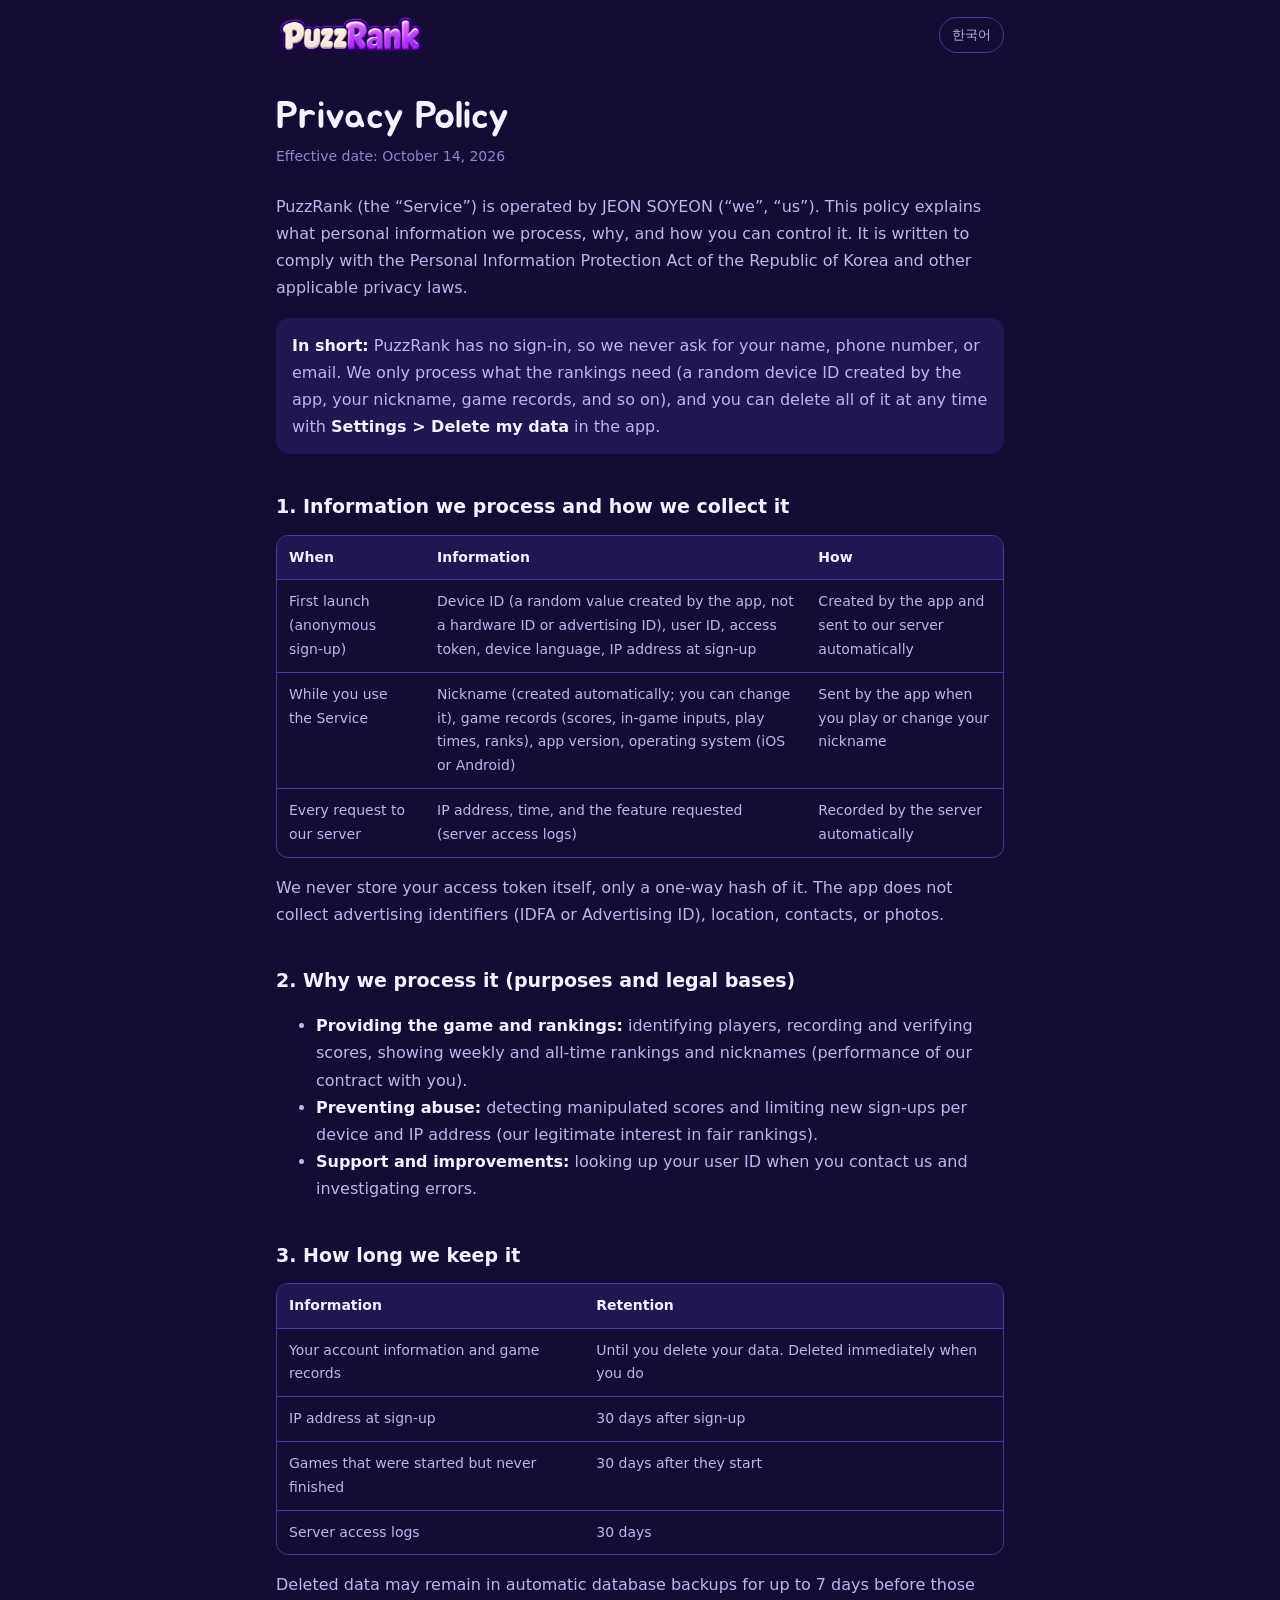
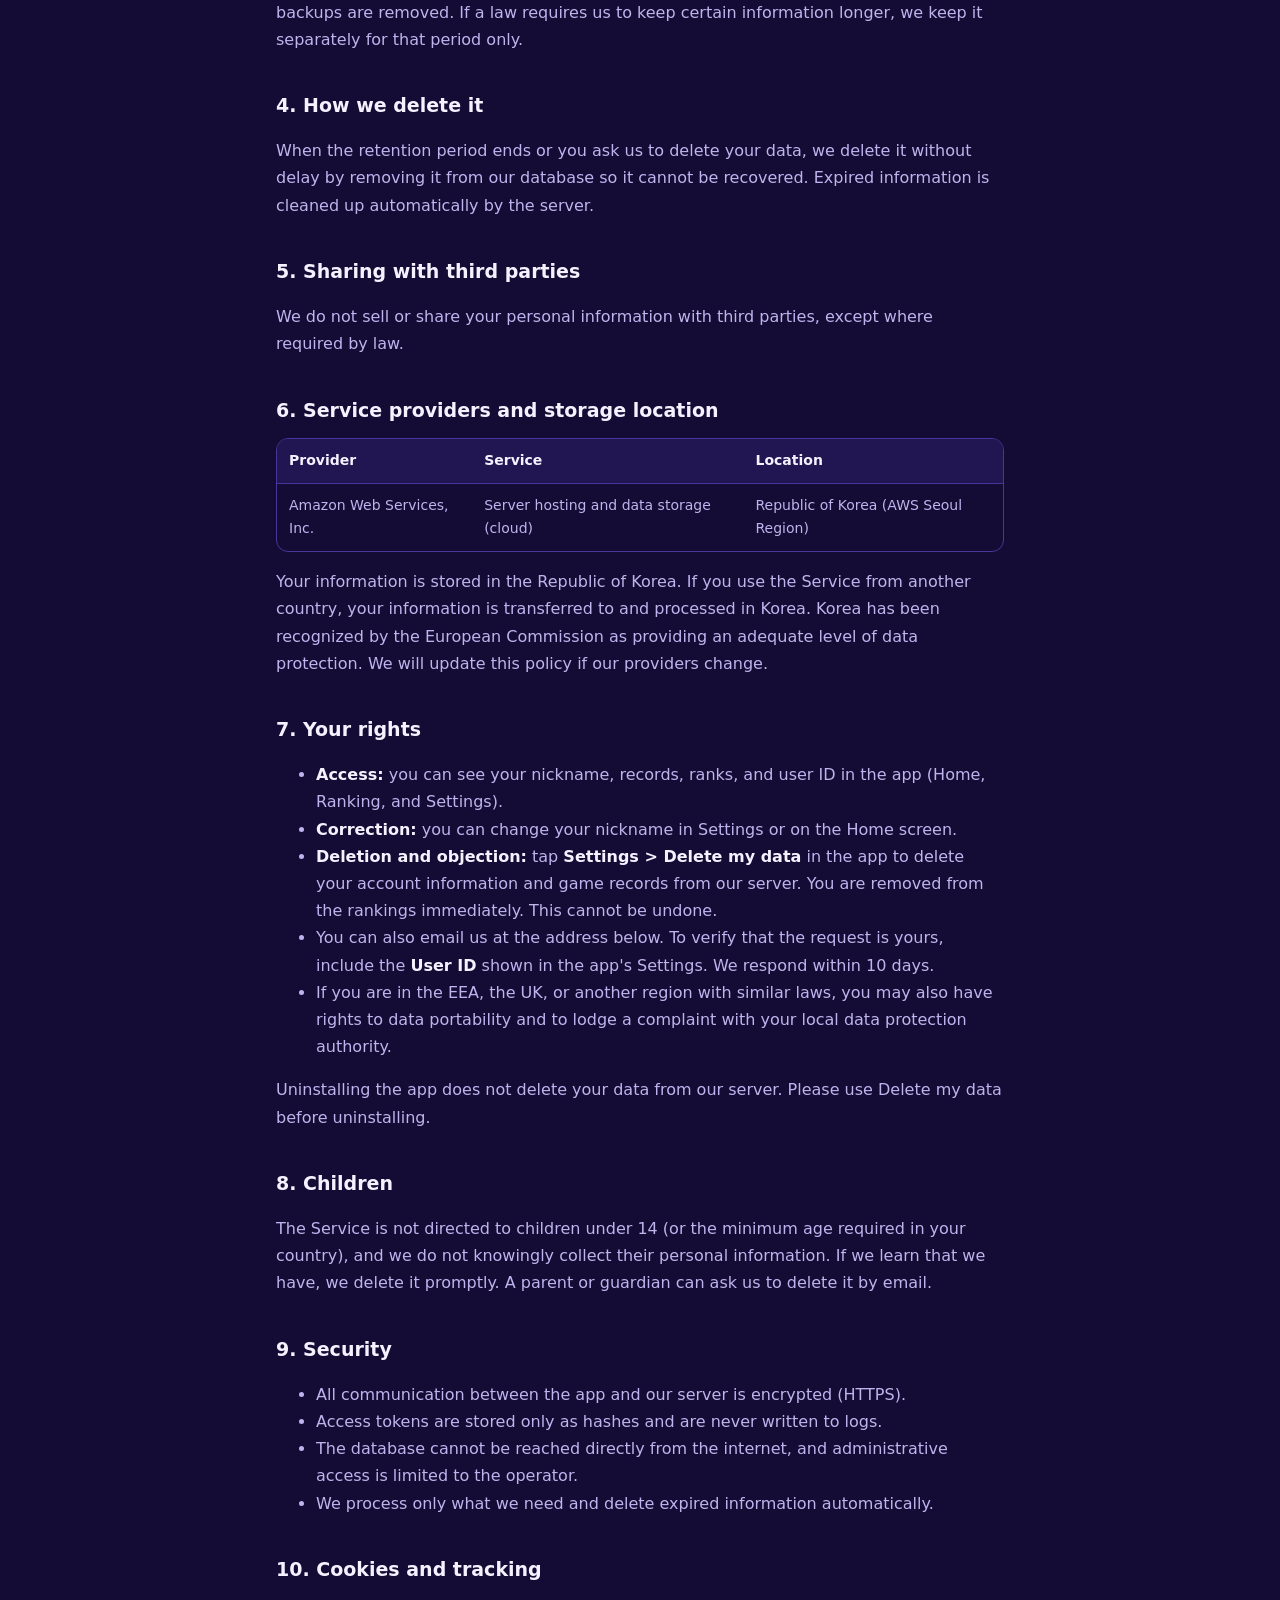
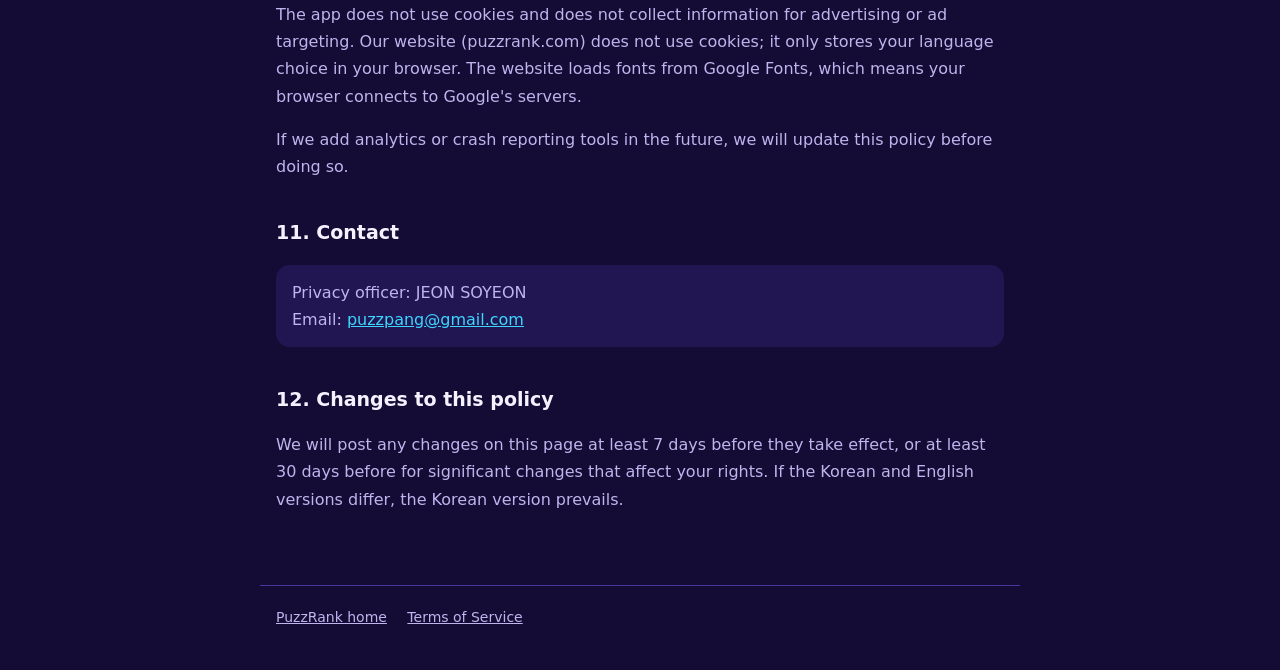
==== privacy/index.html @ 7e802349 "개인정보처리방침·이용약관 페이지 추가 Co-Authored-By: Claude Opus 5.5 <noreply@anthropic.com>" ====
<!doctype html>
<html lang="ko">
<head>
  <meta charset="utf-8">
  <meta name="viewport" content="width=device-width, initial-scale=1">
  <title>개인정보처리방침 · PuzzRank</title>
  <meta name="description" content="퍼즈랭크(PuzzRank) 개인정보처리방침 / Privacy Policy">
  <meta name="theme-color" content="#140C34">
  <meta name="color-scheme" content="dark">
  <link rel="icon" type="image/webp" href="../assets/puzzrank_icon.webp">
  <link rel="preconnect" href="https://fonts.googleapis.com">
  <link rel="preconnect" href="https://fonts.gstatic.com" crossorigin>
  <link href="https://fonts.googleapis.com/css2?family=Baloo+2:wght@600;800&family=Jua&display=swap" rel="stylesheet">
  <link rel="stylesheet" href="../assets/legal.css">
</head>
<body>
  <header>
    <a href="../"><img src="../assets/puzzrank_logo.webp" alt="PuzzRank" width="1600" height="400"></a>
    <button class="lang" type="button" id="lang-toggle" aria-label="Change language">English</button>
  </header>

  <main>
    <!-- 한국어 -->
    <article lang="ko" class="active">
      <h1>개인정보처리방침</h1>
      <p class="meta">시행일: 2026년 10월 14일</p>

      <p>
        퍼즈랭크(PuzzRank, 이하 “서비스”)를 운영하는 전소연(이하 “운영자”)은 「개인정보 보호법」에 따라 이용자의 개인정보를 보호하고,
        관련 고충을 빠르게 처리하기 위해 이 방침을 둡니다.
      </p>
      <div class="box">
        <p>
          <strong>요약:</strong> 퍼즈랭크는 로그인 없이 쓰는 게임이라 이름·전화번호·이메일 같은 정보를 받지 않습니다.
          랭킹 운영에 필요한 최소한의 정보(앱이 만든 무작위 기기 ID, 닉네임, 게임 기록 등)만 처리하며,
          앱의 <strong>설정 &gt; 내 데이터 삭제</strong>로 언제든 모두 지울 수 있습니다.
        </p>
      </div>

      <h2>1. 처리하는 개인정보 항목과 수집 방법</h2>
      <div class="table">
        <table>
          <thead><tr><th>언제</th><th>항목</th><th>수집 방법</th></tr></thead>
          <tbody>
            <tr>
              <td>앱을 처음 실행할 때 (익명 사용자 등록)</td>
              <td>기기 ID(앱이 만든 무작위 값으로, 기기 고유번호·광고 식별자가 아님), 사용자 ID, 인증 토큰, 기기 언어 설정, 등록 시점의 IP 주소</td>
              <td>앱이 자동으로 만들어 서버에 보냄</td>
            </tr>
            <tr>
              <td>서비스를 이용할 때</td>
              <td>닉네임(자동으로 만들어지며 직접 바꿀 수 있음), 게임 기록(점수, 게임 중 입력 기록, 플레이 시각, 순위), 앱 버전, 운영체제 종류(iOS·Android)</td>
              <td>게임을 하거나 닉네임을 바꿀 때 앱이 서버에 보냄</td>
            </tr>
            <tr>
              <td>서버에 접속할 때</td>
              <td>접속 IP 주소, 접속 시각, 요청한 기능(서버 접속 기록)</td>
              <td>서버가 자동으로 기록</td>
            </tr>
          </tbody>
        </table>
      </div>
      <p>
        인증 토큰은 원문을 저장하지 않고 되돌릴 수 없게 변환한 값(해시)만 서버에 저장합니다.
        앱은 광고 식별자(IDFA·광고 ID), 위치, 연락처, 사진을 수집하지 않습니다.
      </p>

      <h2>2. 처리 목적과 근거</h2>
      <ul>
        <li><strong>게임과 랭킹 제공:</strong> 사용자 구분, 점수 기록과 검증, 주간·전체 랭킹 표시, 닉네임 표시
          (「개인정보 보호법」 제15조 제1항 제4호, 이용자와의 계약 이행)</li>
        <li><strong>부정 이용 방지:</strong> 기록 조작 확인, 기기·IP별 신규 등록 수 제한 (같은 조항 제6호, 운영자의 정당한 이익)</li>
        <li><strong>문의 대응과 서비스 개선:</strong> 사용자 ID로 문의 내용 확인, 오류 원인 파악</li>
      </ul>

      <h2>3. 보유 기간</h2>
      <div class="table">
        <table>
          <thead><tr><th>항목</th><th>보유 기간</th></tr></thead>
          <tbody>
            <tr><td>사용자 정보와 게임 기록</td><td>이용자가 데이터를 삭제할 때까지. 삭제하면 바로 파기</td></tr>
            <tr><td>등록 시점의 IP 주소</td><td>등록 후 30일</td></tr>
            <tr><td>결과를 내지 않은 게임(시작만 하고 끝내지 않은 판)</td><td>시작 후 30일</td></tr>
            <tr><td>서버 접속 기록</td><td>30일</td></tr>
          </tbody>
        </table>
      </div>
      <p>
        삭제한 데이터는 장애에 대비한 데이터베이스 자동 백업에 최대 7일간 남았다가 함께 지워집니다.
        법령에 따라 보존해야 하는 경우에는 그 기간 동안 따로 보관합니다.
      </p>

      <h2>4. 파기 절차와 방법</h2>
      <p>
        보유 기간이 끝났거나 이용자가 삭제를 요청한 개인정보는 지체 없이 파기합니다.
        전자 파일은 다시 살릴 수 없는 방법으로 데이터베이스에서 지우며, 기간이 지난 정보는 서버가 자동으로 정리합니다.
      </p>

      <h2>5. 제3자 제공</h2>
      <p>운영자는 이용자의 개인정보를 제3자에게 제공하지 않습니다. 법령에 특별한 규정이 있는 경우만 예외로 합니다.</p>

      <h2>6. 처리 위탁</h2>
      <div class="table">
        <table>
          <thead><tr><th>수탁자</th><th>위탁 업무</th><th>보관 위치</th></tr></thead>
          <tbody>
            <tr><td>Amazon Web Services, Inc.</td><td>서버 운영과 데이터 보관(클라우드)</td><td>대한민국 (AWS 서울 리전)</td></tr>
          </tbody>
        </table>
      </div>
      <p>개인정보는 국내에 보관하며 국외로 이전하지 않습니다. 위탁 업무나 수탁자가 바뀌면 이 방침에 알립니다.</p>

      <h2>7. 이용자의 권리와 행사 방법</h2>
      <ul>
        <li><strong>열람:</strong> 앱 화면(홈, 랭킹, 설정)에서 닉네임·기록·순위·사용자 ID를 볼 수 있습니다.</li>
        <li><strong>정정:</strong> 앱의 설정 또는 홈에서 닉네임을 바꿀 수 있습니다.</li>
        <li><strong>삭제·처리 정지:</strong> 앱의 <strong>설정 &gt; 내 데이터 삭제</strong>를 누르면 서버의 사용자 정보와 게임 기록이 모두 지워지고
          랭킹에서도 바로 빠집니다. 지운 데이터는 되돌릴 수 없습니다.</li>
        <li>앱을 쓸 수 없는 경우 등에는 아래 이메일로 요청할 수 있습니다. 본인 확인을 위해 앱의 설정에 표시된 <strong>사용자 ID</strong>를 함께 보내 주세요.
          요청은 10일 안에 처리하고 결과를 알려 드립니다.</li>
      </ul>
      <p>앱을 지우기만 하면 서버의 데이터는 지워지지 않습니다. 데이터를 지우려면 앱을 지우기 전에 내 데이터 삭제를 해 주세요.</p>

      <h2>8. 만 14세 미만 아동</h2>
      <p>
        서비스는 만 14세 미만 아동을 대상으로 하지 않으며, 만 14세 미만 아동의 개인정보를 알면서 수집하지 않습니다.
        만 14세 미만 아동의 개인정보가 수집된 것을 알게 되면 바로 삭제합니다. 법정대리인은 아래 이메일로 삭제를 요청할 수 있습니다.
      </p>

      <h2>9. 안전성 확보 조치</h2>
      <ul>
        <li>앱과 서버 사이의 모든 통신을 암호화(HTTPS)합니다.</li>
        <li>인증 토큰은 해시로만 저장하고, 기록에도 남기지 않습니다.</li>
        <li>데이터베이스는 외부에서 직접 접속할 수 없게 막고, 서버 관리 접속을 운영자로 제한합니다.</li>
        <li>필요한 정보만 처리하고, 보유 기간이 지난 정보는 자동으로 지웁니다.</li>
      </ul>

      <h2>10. 자동 수집 장치</h2>
      <p>
        앱은 쿠키를 쓰지 않으며, 광고나 맞춤형 광고를 위한 행태정보를 수집하지 않습니다.
        웹사이트(puzzrank.com)는 쿠키를 쓰지 않고, 고른 언어만 브라우저에 저장합니다.
        웹사이트는 글꼴을 Google Fonts에서 불러오며, 이때 브라우저가 Google 서버에 접속합니다.
      </p>
      <p>앞으로 이용 통계나 오류 수집 도구를 도입하면, 도입 전에 이 방침을 고쳐 알립니다.</p>

      <h2>11. 개인정보 보호책임자</h2>
      <div class="box">
        <p>개인정보 보호책임자: 전소연<br>이메일: <a href="mailto:puzzpang@gmail.com">puzzpang@gmail.com</a></p>
      </div>

      <h2>12. 권익침해 구제 방법</h2>
      <p>개인정보 침해에 대한 상담이나 신고는 아래 기관에 할 수 있습니다.</p>
      <ul>
        <li>개인정보분쟁조정위원회: 1833-6972, <a href="https://www.kopico.go.kr">www.kopico.go.kr</a></li>
        <li>개인정보침해신고센터: 118, <a href="https://privacy.kisa.or.kr">privacy.kisa.or.kr</a></li>
        <li>대검찰청: 1301, <a href="https://www.spo.go.kr">www.spo.go.kr</a></li>
        <li>경찰청: 182, <a href="https://ecrm.police.go.kr">ecrm.police.go.kr</a></li>
      </ul>

      <h2>13. 방침의 변경</h2>
      <p>이 방침을 바꾸면 시행 7일 전부터 이 페이지에 알립니다. 이용자에게 불리한 중요한 변경은 30일 전부터 알립니다.</p>
    </article>

    <!-- English -->
    <article lang="en">
      <h1>Privacy Policy</h1>
      <p class="meta">Effective date: October 14, 2026</p>

      <p>
        PuzzRank (the “Service”) is operated by JEON SOYEON (“we”, “us”). This policy explains what personal information we process,
        why, and how you can control it. It is written to comply with the Personal Information Protection Act of the Republic of Korea
        and other applicable privacy laws.
      </p>
      <div class="box">
        <p>
          <strong>In short:</strong> PuzzRank has no sign-in, so we never ask for your name, phone number, or email.
          We only process what the rankings need (a random device ID created by the app, your nickname, game records, and so on),
          and you can delete all of it at any time with <strong>Settings &gt; Delete my data</strong> in the app.
        </p>
      </div>

      <h2>1. Information we process and how we collect it</h2>
      <div class="table">
        <table>
          <thead><tr><th>When</th><th>Information</th><th>How</th></tr></thead>
          <tbody>
            <tr>
              <td>First launch (anonymous sign-up)</td>
              <td>Device ID (a random value created by the app, not a hardware ID or advertising ID), user ID, access token,
                device language, IP address at sign-up</td>
              <td>Created by the app and sent to our server automatically</td>
            </tr>
            <tr>
              <td>While you use the Service</td>
              <td>Nickname (created automatically; you can change it), game records (scores, in-game inputs, play times, ranks),
                app version, operating system (iOS or Android)</td>
              <td>Sent by the app when you play or change your nickname</td>
            </tr>
            <tr>
              <td>Every request to our server</td>
              <td>IP address, time, and the feature requested (server access logs)</td>
              <td>Recorded by the server automatically</td>
            </tr>
          </tbody>
        </table>
      </div>
      <p>
        We never store your access token itself, only a one-way hash of it.
        The app does not collect advertising identifiers (IDFA or Advertising ID), location, contacts, or photos.
      </p>

      <h2>2. Why we process it (purposes and legal bases)</h2>
      <ul>
        <li><strong>Providing the game and rankings:</strong> identifying players, recording and verifying scores, showing weekly and
          all-time rankings and nicknames (performance of our contract with you).</li>
        <li><strong>Preventing abuse:</strong> detecting manipulated scores and limiting new sign-ups per device and IP address
          (our legitimate interest in fair rankings).</li>
        <li><strong>Support and improvements:</strong> looking up your user ID when you contact us and investigating errors.</li>
      </ul>

      <h2>3. How long we keep it</h2>
      <div class="table">
        <table>
          <thead><tr><th>Information</th><th>Retention</th></tr></thead>
          <tbody>
            <tr><td>Your account information and game records</td><td>Until you delete your data. Deleted immediately when you do</td></tr>
            <tr><td>IP address at sign-up</td><td>30 days after sign-up</td></tr>
            <tr><td>Games that were started but never finished</td><td>30 days after they start</td></tr>
            <tr><td>Server access logs</td><td>30 days</td></tr>
          </tbody>
        </table>
      </div>
      <p>
        Deleted data may remain in automatic database backups for up to 7 days before those backups are removed.
        If a law requires us to keep certain information longer, we keep it separately for that period only.
      </p>

      <h2>4. How we delete it</h2>
      <p>
        When the retention period ends or you ask us to delete your data, we delete it without delay by removing it from our database
        so it cannot be recovered. Expired information is cleaned up automatically by the server.
      </p>

      <h2>5. Sharing with third parties</h2>
      <p>We do not sell or share your personal information with third parties, except where required by law.</p>

      <h2>6. Service providers and storage location</h2>
      <div class="table">
        <table>
          <thead><tr><th>Provider</th><th>Service</th><th>Location</th></tr></thead>
          <tbody>
            <tr><td>Amazon Web Services, Inc.</td><td>Server hosting and data storage (cloud)</td><td>Republic of Korea (AWS Seoul Region)</td></tr>
          </tbody>
        </table>
      </div>
      <p>
        Your information is stored in the Republic of Korea. If you use the Service from another country, your information is
        transferred to and processed in Korea. Korea has been recognized by the European Commission as providing an adequate level of
        data protection. We will update this policy if our providers change.
      </p>

      <h2>7. Your rights</h2>
      <ul>
        <li><strong>Access:</strong> you can see your nickname, records, ranks, and user ID in the app (Home, Ranking, and Settings).</li>
        <li><strong>Correction:</strong> you can change your nickname in Settings or on the Home screen.</li>
        <li><strong>Deletion and objection:</strong> tap <strong>Settings &gt; Delete my data</strong> in the app to delete your account
          information and game records from our server. You are removed from the rankings immediately. This cannot be undone.</li>
        <li>You can also email us at the address below. To verify that the request is yours, include the <strong>User ID</strong> shown in
          the app's Settings. We respond within 10 days.</li>
        <li>If you are in the EEA, the UK, or another region with similar laws, you may also have rights to data portability and to lodge
          a complaint with your local data protection authority.</li>
      </ul>
      <p>Uninstalling the app does not delete your data from our server. Please use Delete my data before uninstalling.</p>

      <h2>8. Children</h2>
      <p>
        The Service is not directed to children under 14 (or the minimum age required in your country), and we do not knowingly collect
        their personal information. If we learn that we have, we delete it promptly. A parent or guardian can ask us to delete it by email.
      </p>

      <h2>9. Security</h2>
      <ul>
        <li>All communication between the app and our server is encrypted (HTTPS).</li>
        <li>Access tokens are stored only as hashes and are never written to logs.</li>
        <li>The database cannot be reached directly from the internet, and administrative access is limited to the operator.</li>
        <li>We process only what we need and delete expired information automatically.</li>
      </ul>

      <h2>10. Cookies and tracking</h2>
      <p>
        The app does not use cookies and does not collect information for advertising or ad targeting.
        Our website (puzzrank.com) does not use cookies; it only stores your language choice in your browser.
        The website loads fonts from Google Fonts, which means your browser connects to Google's servers.
      </p>
      <p>If we add analytics or crash reporting tools in the future, we will update this policy before doing so.</p>

      <h2>11. Contact</h2>
      <div class="box">
        <p>Privacy officer: JEON SOYEON<br>Email: <a href="mailto:puzzpang@gmail.com">puzzpang@gmail.com</a></p>
      </div>

      <h2>12. Changes to this policy</h2>
      <p>
        We will post any changes on this page at least 7 days before they take effect, or at least 30 days before for significant
        changes that affect your rights. If the Korean and English versions differ, the Korean version prevails.
      </p>
    </article>
  </main>

  <footer>
    <a href="../" data-ko="퍼즈랭크 홈" data-en="PuzzRank home">퍼즈랭크 홈</a>
    <a href="../terms/" data-ko="이용약관" data-en="Terms of Service">이용약관</a>
  </footer>

  <script src="../assets/legal.js"></script>
</body>
</html>
---- assets/legal.css ----
/* 이용약관·개인정보처리방침 공통. 색은 첫 페이지(index.html)와 같다. */
:root {
  --bg: #140c34;
  --surface: #211651;
  --line: #46379a;
  --ink: #f5f1ff;
  --ink-muted: #bfb4ee;
  --ink-faint: #9184cc;
  --sky: #3dd6ff;
  --title: "Jua", "Baloo 2", system-ui, sans-serif;
}

* { box-sizing: border-box; }

html { -webkit-text-size-adjust: 100%; }

body {
  margin: 0;
  background: var(--bg);
  color: var(--ink);
  font-family: system-ui, -apple-system, "Apple SD Gothic Neo", "Noto Sans KR", sans-serif;
  line-height: 1.7;
  overflow-x: hidden;
}

header {
  display: flex;
  align-items: center;
  justify-content: space-between;
  gap: 12px;
  max-width: 760px;
  margin: 0 auto;
  padding: 16px;
}
header img { display: block; width: 150px; height: auto; }

.lang {
  padding: 6px 12px;
  border: 1px solid var(--line);
  border-radius: 999px;
  background: transparent;
  color: var(--ink-muted);
  font: inherit;
  font-size: 13px;
  cursor: pointer;
}

main { max-width: 760px; margin: 0 auto; padding: 8px 16px 56px; }

/* 언어별 본문: 지금 언어가 아닌 쪽은 숨긴다 (legal.js) */
article[lang]:not(.active) { display: none; }

h1 { margin: 16px 0 4px; font-family: var(--title); font-weight: 400; font-size: clamp(28px, 6vw, 38px); line-height: 1.25; }
h2 { margin: 36px 0 8px; font-size: 19px; }
h3 { margin: 20px 0 4px; font-size: 16px; }
p, li { color: var(--ink-muted); }
strong { color: var(--ink); }
a { color: var(--sky); }
.meta { margin: 0 0 24px; color: var(--ink-faint); font-size: 14px; }
.box { margin: 16px 0; padding: 14px 16px; border-radius: 14px; background: var(--surface); }
.box p { margin: 0; }

/* 표는 좁은 화면에서 표 안에서만 가로로 밀린다 */
.table { overflow-x: auto; margin: 12px 0; border: 1px solid var(--line); border-radius: 12px; }
table { width: 100%; min-width: 520px; border-collapse: collapse; font-size: 14px; }
th, td { padding: 10px 12px; border-bottom: 1px solid var(--line); text-align: left; vertical-align: top; color: var(--ink-muted); }
th { background: var(--surface); color: var(--ink); font-weight: 700; }
tr:last-child td { border-bottom: 0; }

footer {
  max-width: 760px;
  margin: 0 auto;
  padding: 20px 16px 40px;
  border-top: 1px solid var(--line);
  color: var(--ink-faint);
  font-size: 14px;
}
footer a { color: var(--ink-muted); margin-right: 16px; }
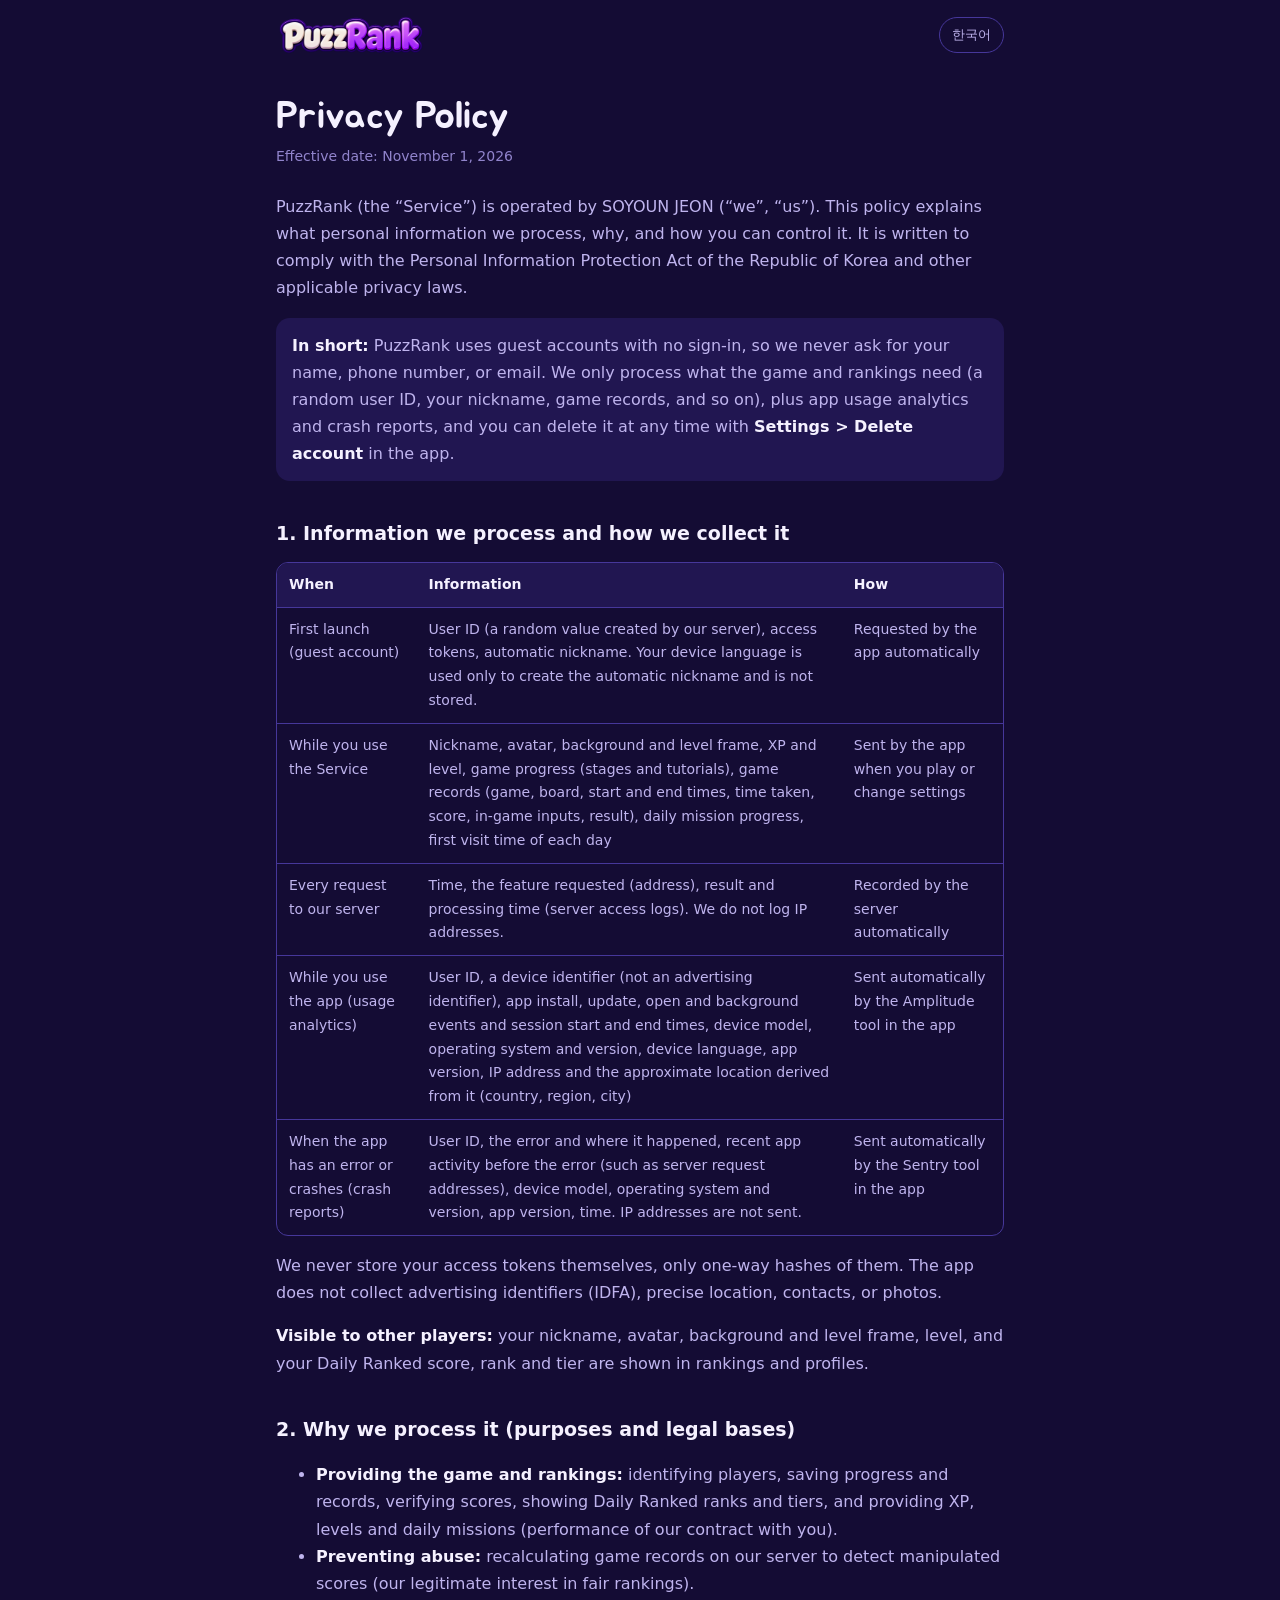
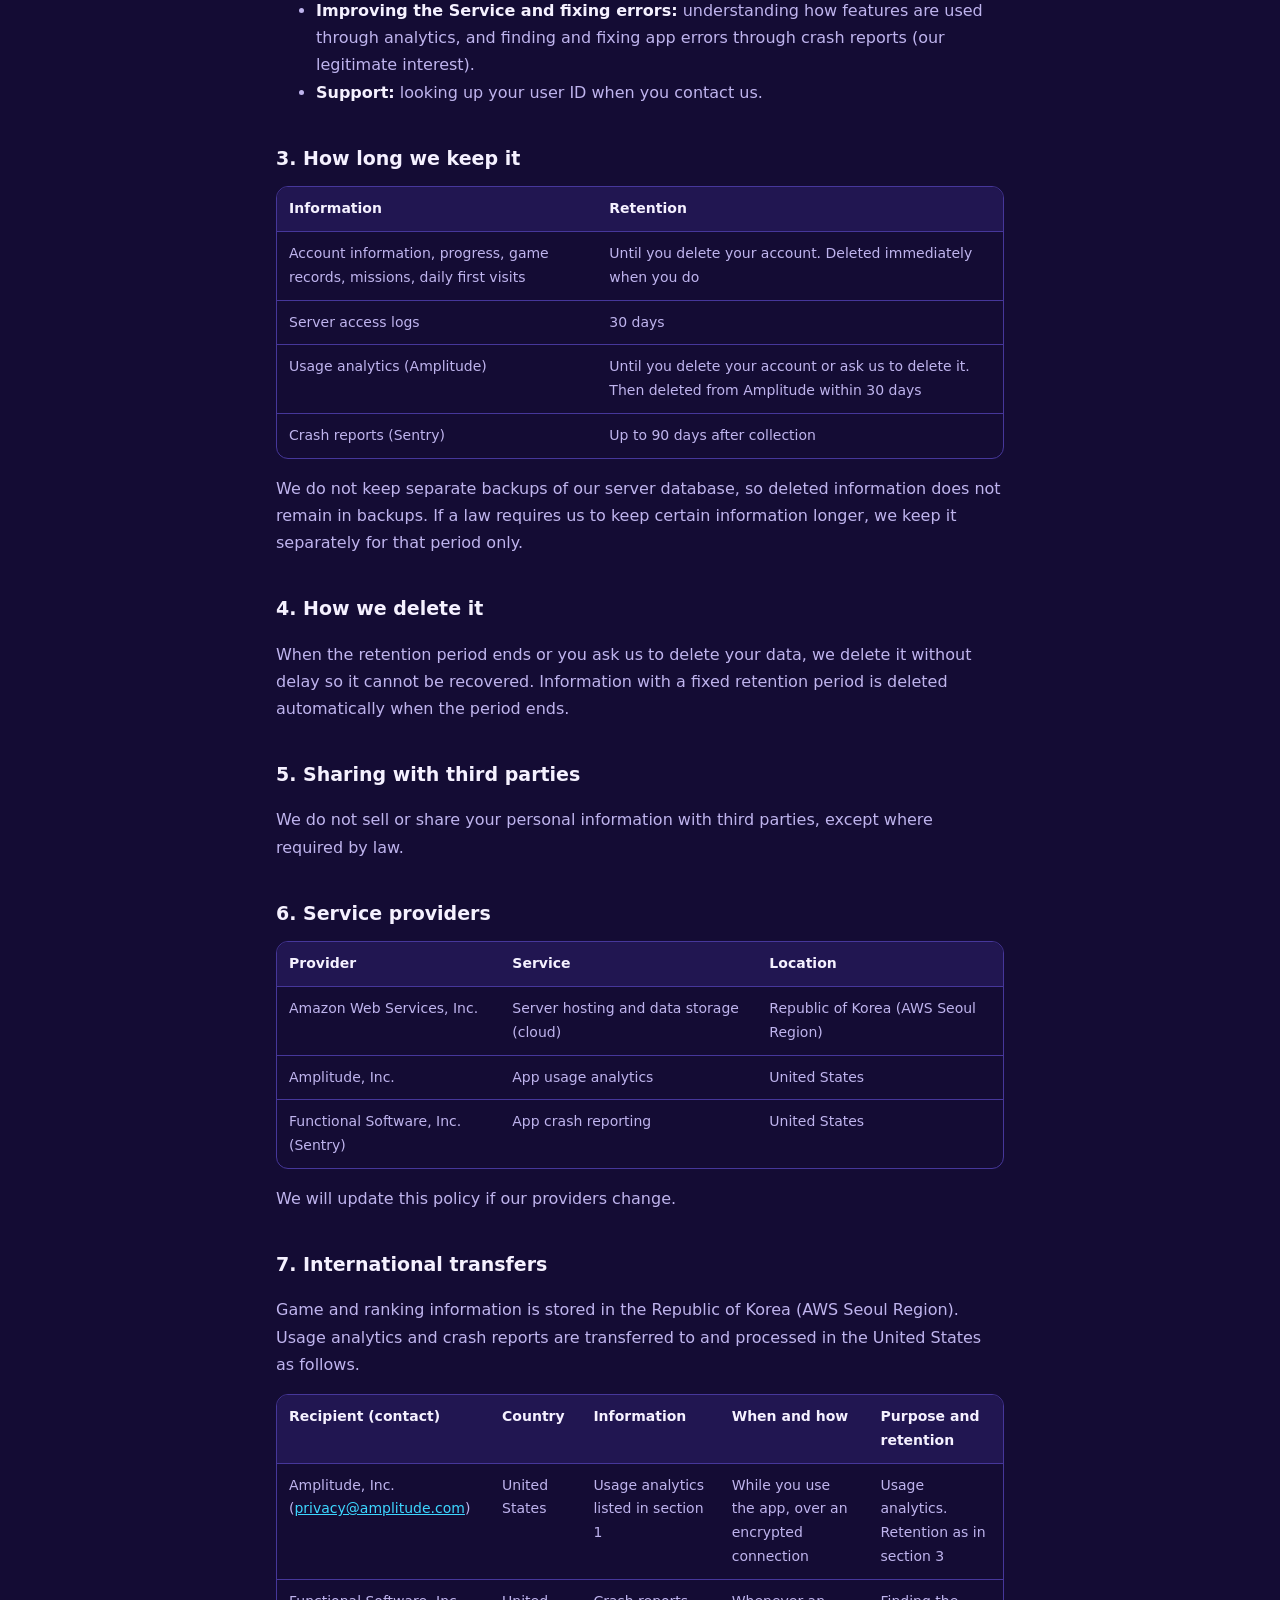
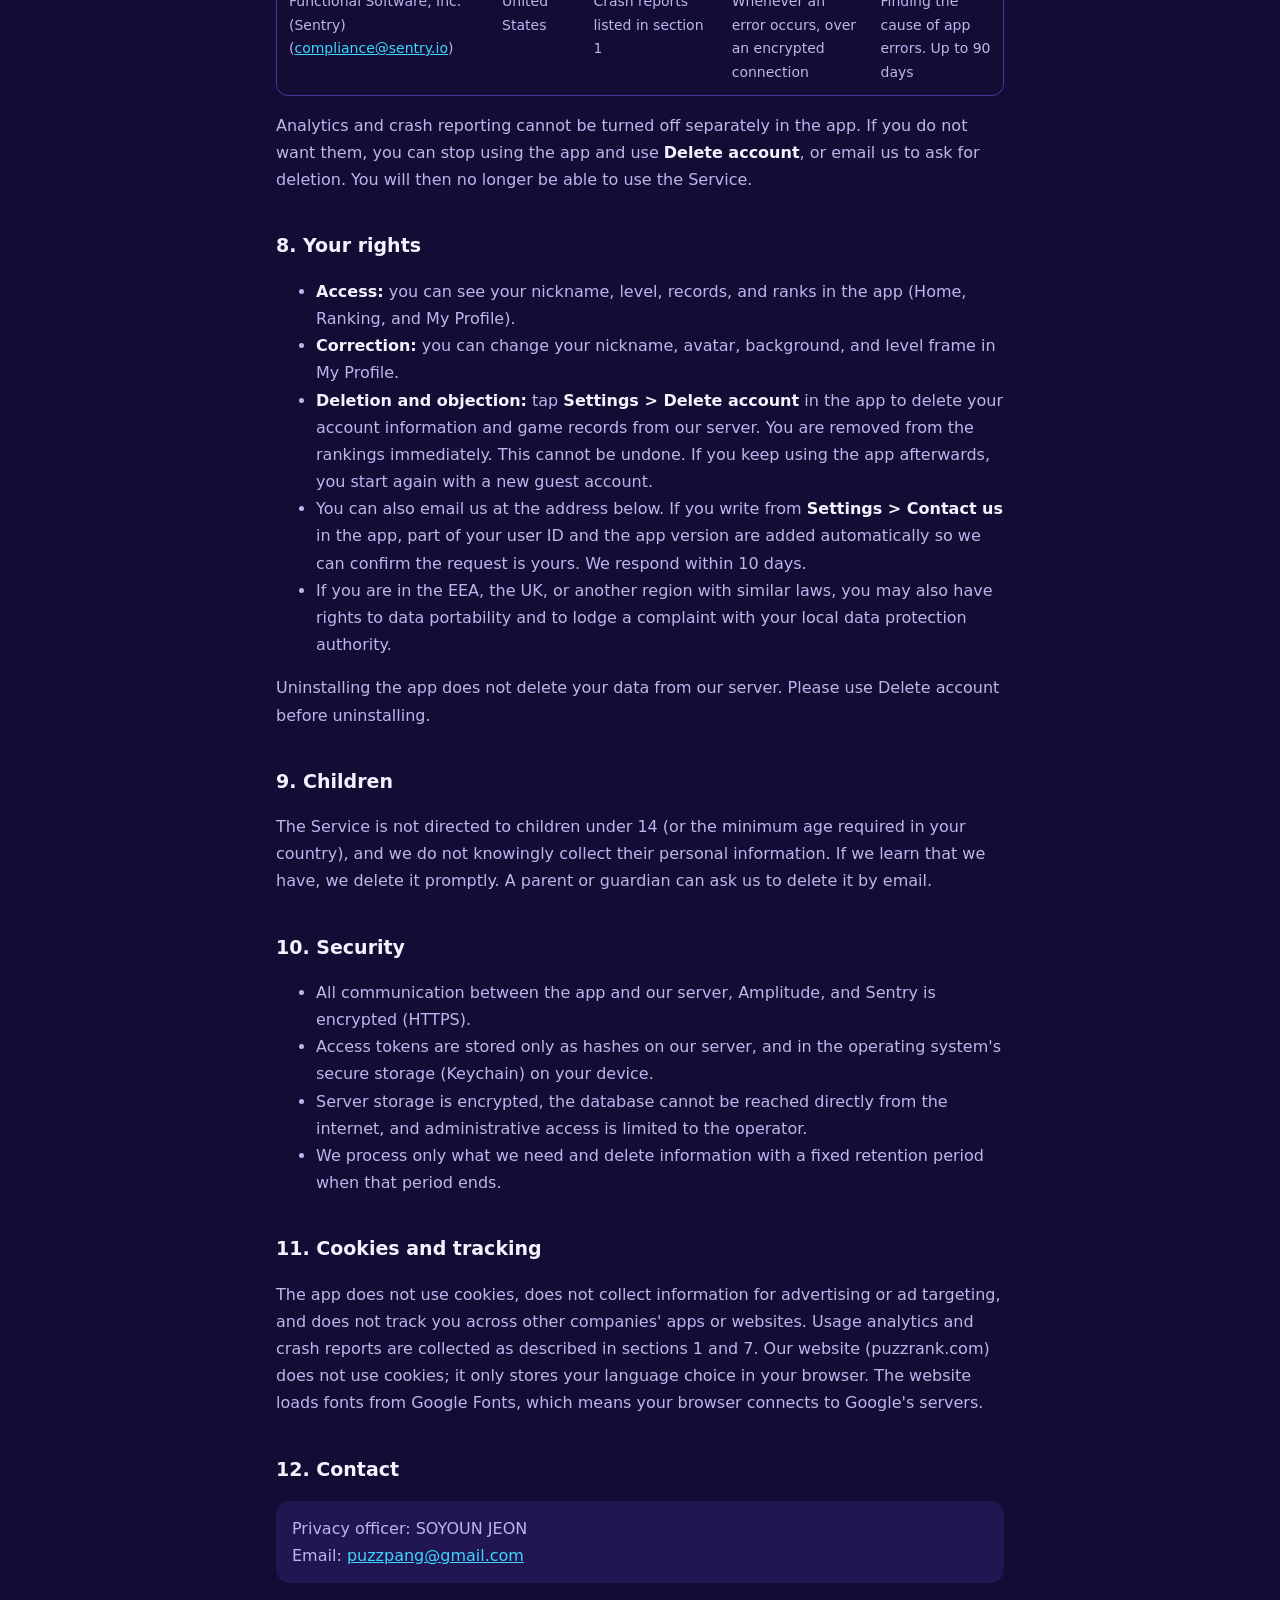
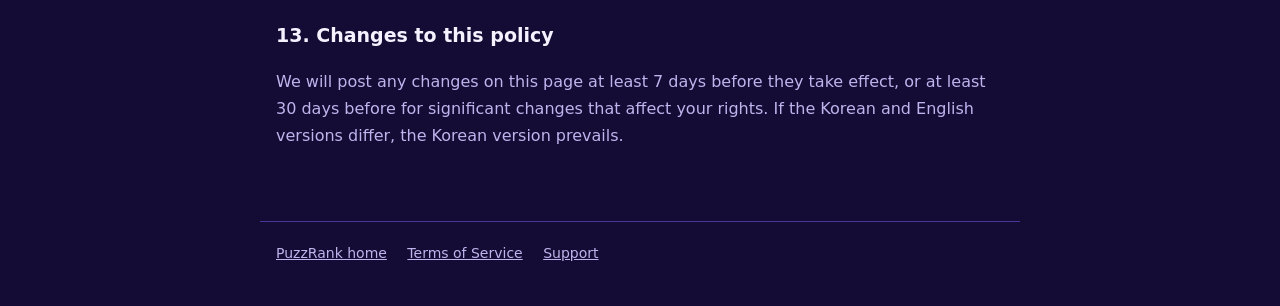
==== commit ae96532a: "개인정보처리방침·이용약관을 지금 앱 기준으로 갱신, 고객 지원 페이지 추가 - 개인정보처리방침: Amplitude(이용 통계)·Sentry(오류 정보) 수집 항목, 처리 위탁, 미" ====
--- a/privacy/index.html
+++ b/privacy/index.html
@@ -23,7 +23,7 @@
     <!-- 한국어 -->
     <article lang="ko" class="active">
       <h1>개인정보처리방침</h1>
-      <p class="meta">시행일: 2026년 10월 14일</p>
+      <p class="meta">시행일: 2026년 11월 1일</p>
 
       <p>
         퍼즈랭크(PuzzRank, 이하 “서비스”)를 운영하는 전소연(이하 “운영자”)은 「개인정보 보호법」에 따라 이용자의 개인정보를 보호하고,
@@ -31,9 +31,9 @@
       </p>
       <div class="box">
         <p>
-          <strong>요약:</strong> 퍼즈랭크는 로그인 없이 쓰는 게임이라 이름·전화번호·이메일 같은 정보를 받지 않습니다.
-          랭킹 운영에 필요한 최소한의 정보(앱이 만든 무작위 기기 ID, 닉네임, 게임 기록 등)만 처리하며,
-          앱의 <strong>설정 &gt; 내 데이터 삭제</strong>로 언제든 모두 지울 수 있습니다.
+          <strong>요약:</strong> 퍼즈랭크는 로그인 없이 게스트로 쓰는 게임이라 이름·전화번호·이메일 같은 정보를 받지 않습니다.
+          게임과 랭킹에 필요한 정보(무작위 사용자 ID, 닉네임, 게임 기록 등)와 앱 이용 통계·오류 정보만 처리하며,
+          앱의 <strong>앱 설정 &gt; 계정 삭제</strong>로 언제든 지울 수 있습니다.
         </p>
       </div>
 
@@ -43,34 +43,48 @@
           <thead><tr><th>언제</th><th>항목</th><th>수집 방법</th></tr></thead>
           <tbody>
             <tr>
-              <td>앱을 처음 실행할 때 (익명 사용자 등록)</td>
-              <td>기기 ID(앱이 만든 무작위 값으로, 기기 고유번호·광고 식별자가 아님), 사용자 ID, 인증 토큰, 기기 언어 설정, 등록 시점의 IP 주소</td>
-              <td>앱이 자동으로 만들어 서버에 보냄</td>
+              <td>앱을 처음 실행할 때 (게스트 계정 만들기)</td>
+              <td>사용자 ID(서버가 만든 무작위 값), 인증 토큰, 자동 닉네임. 기기 언어는 자동 닉네임을 만드는 데만 쓰고 저장하지 않습니다.</td>
+              <td>앱이 자동으로 서버에 요청</td>
             </tr>
             <tr>
               <td>서비스를 이용할 때</td>
-              <td>닉네임(자동으로 만들어지며 직접 바꿀 수 있음), 게임 기록(점수, 게임 중 입력 기록, 플레이 시각, 순위), 앱 버전, 운영체제 종류(iOS·Android)</td>
-              <td>게임을 하거나 닉네임을 바꿀 때 앱이 서버에 보냄</td>
-            </tr>
-            <tr>
-              <td>서버에 접속할 때</td>
-              <td>접속 IP 주소, 접속 시각, 요청한 기능(서버 접속 기록)</td>
+              <td>닉네임, 아바타·바탕·레벨 프레임, 경험치·레벨, 게임 진행(스테이지·튜토리얼), 판 기록(게임 종류, 보드, 시작·끝 시각, 걸린 시간, 점수, 판 중 입력 기록, 결과), 일일 미션 진행, 날짜별 첫 접속 시각</td>
+              <td>게임을 하거나 설정을 바꿀 때 앱이 서버에 보냄</td>
+            </tr>
+            <tr>
+              <td>서버에 요청할 때</td>
+              <td>요청 시각, 요청한 기능(주소), 처리 결과와 걸린 시간(서버 접속 기록). IP 주소는 기록하지 않습니다.</td>
               <td>서버가 자동으로 기록</td>
             </tr>
+            <tr>
+              <td>앱을 쓰는 동안 (이용 통계)</td>
+              <td>사용자 ID, 기기 식별값(광고 식별자가 아님), 앱 설치·업데이트·열기·백그라운드 전환과 이용 시작·끝 시각, 기기 모델, 운영체제와 버전, 기기 언어, 앱 버전, IP 주소와 이로부터 추정한 대략적인 위치(국가·지역·도시)</td>
+              <td>앱에 들어 있는 Amplitude 도구가 자동으로 보냄</td>
+            </tr>
+            <tr>
+              <td>앱에 오류가 나거나 앱이 멈췄을 때 (오류 정보)</td>
+              <td>사용자 ID, 오류 내용과 발생 위치, 오류 직전의 앱 동작 기록(서버 요청 주소 등), 기기 모델, 운영체제와 버전, 앱 버전, 발생 시각. IP 주소는 보내지 않습니다.</td>
+              <td>앱에 들어 있는 Sentry 도구가 자동으로 보냄</td>
+            </tr>
           </tbody>
         </table>
       </div>
       <p>
         인증 토큰은 원문을 저장하지 않고 되돌릴 수 없게 변환한 값(해시)만 서버에 저장합니다.
-        앱은 광고 식별자(IDFA·광고 ID), 위치, 연락처, 사진을 수집하지 않습니다.
+        앱은 광고 식별자(IDFA), 정확한 위치, 연락처, 사진을 수집하지 않습니다.
+      </p>
+      <p>
+        <strong>다른 이용자에게 보이는 정보:</strong> 랭킹과 프로필에는 닉네임, 아바타·바탕·레벨 프레임, 레벨, 오늘의 랭킹전 점수·순위·티어가 표시됩니다.
       </p>
 
       <h2>2. 처리 목적과 근거</h2>
       <ul>
-        <li><strong>게임과 랭킹 제공:</strong> 사용자 구분, 점수 기록과 검증, 주간·전체 랭킹 표시, 닉네임 표시
+        <li><strong>게임과 랭킹 제공:</strong> 사용자 구분, 진행과 기록 저장, 점수 검증, 오늘의 랭킹전 순위·티어 표시, 경험치·레벨·일일 미션 제공
           (「개인정보 보호법」 제15조 제1항 제4호, 이용자와의 계약 이행)</li>
-        <li><strong>부정 이용 방지:</strong> 기록 조작 확인, 기기·IP별 신규 등록 수 제한 (같은 조항 제6호, 운영자의 정당한 이익)</li>
-        <li><strong>문의 대응과 서비스 개선:</strong> 사용자 ID로 문의 내용 확인, 오류 원인 파악</li>
+        <li><strong>부정 이용 방지:</strong> 서버에서 판 기록을 다시 계산해 조작된 기록 확인 (같은 조항 제6호, 운영자의 정당한 이익)</li>
+        <li><strong>서비스 개선과 오류 수정:</strong> 이용 통계로 기능 이용 현황 파악, 오류 정보로 앱 오류 원인 파악과 수정 (같은 조항 제6호)</li>
+        <li><strong>문의 대응:</strong> 사용자 ID로 문의 내용 확인</li>
       </ul>
 
       <h2>3. 보유 기간</h2>
@@ -78,22 +92,22 @@
         <table>
           <thead><tr><th>항목</th><th>보유 기간</th></tr></thead>
           <tbody>
-            <tr><td>사용자 정보와 게임 기록</td><td>이용자가 데이터를 삭제할 때까지. 삭제하면 바로 파기</td></tr>
-            <tr><td>등록 시점의 IP 주소</td><td>등록 후 30일</td></tr>
-            <tr><td>결과를 내지 않은 게임(시작만 하고 끝내지 않은 판)</td><td>시작 후 30일</td></tr>
+            <tr><td>사용자 정보, 진행, 판 기록, 미션, 접속 기록(날짜별 첫 접속)</td><td>계정을 삭제할 때까지. 삭제하면 바로 파기</td></tr>
             <tr><td>서버 접속 기록</td><td>30일</td></tr>
-          </tbody>
-        </table>
-      </div>
-      <p>
-        삭제한 데이터는 장애에 대비한 데이터베이스 자동 백업에 최대 7일간 남았다가 함께 지워집니다.
+            <tr><td>이용 통계(Amplitude)</td><td>계정을 삭제하거나 삭제를 요청할 때까지. 삭제하면 30일 안에 Amplitude에서도 지움</td></tr>
+            <tr><td>오류 정보(Sentry)</td><td>수집 후 최대 90일</td></tr>
+          </tbody>
+        </table>
+      </div>
+      <p>
+        서버 데이터베이스는 따로 백업하지 않으므로, 삭제한 정보는 백업에 남지 않습니다.
         법령에 따라 보존해야 하는 경우에는 그 기간 동안 따로 보관합니다.
       </p>
 
       <h2>4. 파기 절차와 방법</h2>
       <p>
         보유 기간이 끝났거나 이용자가 삭제를 요청한 개인정보는 지체 없이 파기합니다.
-        전자 파일은 다시 살릴 수 없는 방법으로 데이터베이스에서 지우며, 기간이 지난 정보는 서버가 자동으로 정리합니다.
+        전자 파일은 다시 살릴 수 없는 방법으로 지우며, 보유 기간이 정해진 기록은 기간이 지나면 자동으로 지워집니다.
       </p>
 
       <h2>5. 제3자 제공</h2>
@@ -105,50 +119,83 @@
           <thead><tr><th>수탁자</th><th>위탁 업무</th><th>보관 위치</th></tr></thead>
           <tbody>
             <tr><td>Amazon Web Services, Inc.</td><td>서버 운영과 데이터 보관(클라우드)</td><td>대한민국 (AWS 서울 리전)</td></tr>
-          </tbody>
-        </table>
-      </div>
-      <p>개인정보는 국내에 보관하며 국외로 이전하지 않습니다. 위탁 업무나 수탁자가 바뀌면 이 방침에 알립니다.</p>
-
-      <h2>7. 이용자의 권리와 행사 방법</h2>
-      <ul>
-        <li><strong>열람:</strong> 앱 화면(홈, 랭킹, 설정)에서 닉네임·기록·순위·사용자 ID를 볼 수 있습니다.</li>
-        <li><strong>정정:</strong> 앱의 설정 또는 홈에서 닉네임을 바꿀 수 있습니다.</li>
-        <li><strong>삭제·처리 정지:</strong> 앱의 <strong>설정 &gt; 내 데이터 삭제</strong>를 누르면 서버의 사용자 정보와 게임 기록이 모두 지워지고
-          랭킹에서도 바로 빠집니다. 지운 데이터는 되돌릴 수 없습니다.</li>
-        <li>앱을 쓸 수 없는 경우 등에는 아래 이메일로 요청할 수 있습니다. 본인 확인을 위해 앱의 설정에 표시된 <strong>사용자 ID</strong>를 함께 보내 주세요.
-          요청은 10일 안에 처리하고 결과를 알려 드립니다.</li>
-      </ul>
-      <p>앱을 지우기만 하면 서버의 데이터는 지워지지 않습니다. 데이터를 지우려면 앱을 지우기 전에 내 데이터 삭제를 해 주세요.</p>
-
-      <h2>8. 만 14세 미만 아동</h2>
+            <tr><td>Amplitude, Inc.</td><td>앱 이용 통계 수집·분석</td><td>미국</td></tr>
+            <tr><td>Functional Software, Inc. (Sentry)</td><td>앱 오류 정보 수집·분석</td><td>미국</td></tr>
+          </tbody>
+        </table>
+      </div>
+      <p>위탁 업무나 수탁자가 바뀌면 이 방침에 알립니다.</p>
+
+      <h2>7. 개인정보의 국외 이전</h2>
+      <p>
+        게임과 랭킹 정보는 국내(AWS 서울 리전)에 보관합니다. 이용 통계와 오류 정보는 아래와 같이 미국으로 이전해 처리합니다
+        (「개인정보 보호법」 제28조의8 제1항 제3호, 처리 위탁·보관).
+      </p>
+      <div class="table">
+        <table>
+          <thead><tr><th>이전받는 자 (연락처)</th><th>이전 국가</th><th>이전 항목</th><th>이전 일시와 방법</th><th>이용 목적과 보유 기간</th></tr></thead>
+          <tbody>
+            <tr>
+              <td>Amplitude, Inc.<br>(<a href="mailto:privacy@amplitude.com">privacy@amplitude.com</a>)</td>
+              <td>미국</td>
+              <td>1절의 이용 통계 항목</td>
+              <td>앱을 쓰는 동안 수시로, 암호화된 네트워크로 전송</td>
+              <td>앱 이용 통계 분석. 3절의 보유 기간</td>
+            </tr>
+            <tr>
+              <td>Functional Software, Inc. (Sentry)<br>(<a href="mailto:compliance@sentry.io">compliance@sentry.io</a>)</td>
+              <td>미국</td>
+              <td>1절의 오류 정보 항목</td>
+              <td>오류가 날 때마다, 암호화된 네트워크로 전송</td>
+              <td>앱 오류 원인 파악. 수집 후 최대 90일</td>
+            </tr>
+          </tbody>
+        </table>
+      </div>
+      <p>
+        이용 통계와 오류 정보 전송은 앱 안에서 따로 끌 수 없습니다. 원하지 않으면 앱 이용을 멈추고 <strong>계정 삭제</strong>를 하거나
+        아래 이메일로 삭제를 요청할 수 있습니다. 이 경우 서비스를 이용할 수 없습니다.
+      </p>
+
+      <h2>8. 이용자의 권리와 행사 방법</h2>
+      <ul>
+        <li><strong>열람:</strong> 앱 화면(홈, 랭킹, 나의 설정)에서 닉네임·레벨·기록·순위를 볼 수 있습니다.</li>
+        <li><strong>정정:</strong> 나의 설정에서 닉네임·아바타·바탕·레벨 프레임을 바꿀 수 있습니다.</li>
+        <li><strong>삭제·처리 정지:</strong> 앱의 <strong>앱 설정 &gt; 계정 삭제</strong>를 누르면 서버의 사용자 정보와 게임 기록이 모두 지워지고
+          랭킹에서도 바로 빠집니다. 지운 정보는 되돌릴 수 없습니다. 삭제한 뒤 앱을 계속 쓰면 새 게스트 계정으로 시작합니다.</li>
+        <li>앱을 쓸 수 없는 경우 등에는 아래 이메일로 요청할 수 있습니다. 앱의 <strong>앱 설정 &gt; 문의</strong>로 메일을 쓰면 본인 확인에 필요한
+          사용자 ID 일부와 앱 버전이 자동으로 들어갑니다. 요청은 10일 안에 처리하고 결과를 알려 드립니다.</li>
+      </ul>
+      <p>앱을 지우기만 하면 서버의 정보는 지워지지 않습니다. 정보를 지우려면 앱을 지우기 전에 계정 삭제를 해 주세요.</p>
+
+      <h2>9. 만 14세 미만 아동</h2>
       <p>
         서비스는 만 14세 미만 아동을 대상으로 하지 않으며, 만 14세 미만 아동의 개인정보를 알면서 수집하지 않습니다.
         만 14세 미만 아동의 개인정보가 수집된 것을 알게 되면 바로 삭제합니다. 법정대리인은 아래 이메일로 삭제를 요청할 수 있습니다.
       </p>
 
-      <h2>9. 안전성 확보 조치</h2>
-      <ul>
-        <li>앱과 서버 사이의 모든 통신을 암호화(HTTPS)합니다.</li>
-        <li>인증 토큰은 해시로만 저장하고, 기록에도 남기지 않습니다.</li>
-        <li>데이터베이스는 외부에서 직접 접속할 수 없게 막고, 서버 관리 접속을 운영자로 제한합니다.</li>
-        <li>필요한 정보만 처리하고, 보유 기간이 지난 정보는 자동으로 지웁니다.</li>
-      </ul>
-
-      <h2>10. 자동 수집 장치</h2>
-      <p>
-        앱은 쿠키를 쓰지 않으며, 광고나 맞춤형 광고를 위한 행태정보를 수집하지 않습니다.
+      <h2>10. 안전성 확보 조치</h2>
+      <ul>
+        <li>앱과 서버, 앱과 Amplitude·Sentry 사이의 모든 통신을 암호화(HTTPS)합니다.</li>
+        <li>인증 토큰은 해시로만 저장하고, 기기에서는 운영체제의 보안 저장소(키체인)에 둡니다.</li>
+        <li>서버 저장 장치를 암호화하고, 데이터베이스는 외부에서 직접 접속할 수 없게 막으며, 서버 관리 접속을 운영자로 제한합니다.</li>
+        <li>필요한 정보만 처리하고, 보유 기간이 정해진 정보는 기간이 지나면 지웁니다.</li>
+      </ul>
+
+      <h2>11. 자동 수집 장치</h2>
+      <p>
+        앱은 쿠키를 쓰지 않고, 광고나 맞춤형 광고를 위한 행태정보를 수집하지 않으며, 다른 회사의 앱·웹사이트에 걸친 추적을 하지 않습니다.
+        앱 이용 통계와 오류 정보는 1절과 7절에 적은 대로 수집합니다.
         웹사이트(puzzrank.com)는 쿠키를 쓰지 않고, 고른 언어만 브라우저에 저장합니다.
         웹사이트는 글꼴을 Google Fonts에서 불러오며, 이때 브라우저가 Google 서버에 접속합니다.
       </p>
-      <p>앞으로 이용 통계나 오류 수집 도구를 도입하면, 도입 전에 이 방침을 고쳐 알립니다.</p>
-
-      <h2>11. 개인정보 보호책임자</h2>
+
+      <h2>12. 개인정보 보호책임자</h2>
       <div class="box">
         <p>개인정보 보호책임자: 전소연<br>이메일: <a href="mailto:puzzpang@gmail.com">puzzpang@gmail.com</a></p>
       </div>
 
-      <h2>12. 권익침해 구제 방법</h2>
+      <h2>13. 권익침해 구제 방법</h2>
       <p>개인정보 침해에 대한 상담이나 신고는 아래 기관에 할 수 있습니다.</p>
       <ul>
         <li>개인정보분쟁조정위원회: 1833-6972, <a href="https://www.kopico.go.kr">www.kopico.go.kr</a></li>
@@ -157,25 +204,25 @@
         <li>경찰청: 182, <a href="https://ecrm.police.go.kr">ecrm.police.go.kr</a></li>
       </ul>
 
-      <h2>13. 방침의 변경</h2>
+      <h2>14. 방침의 변경</h2>
       <p>이 방침을 바꾸면 시행 7일 전부터 이 페이지에 알립니다. 이용자에게 불리한 중요한 변경은 30일 전부터 알립니다.</p>
     </article>
 
     <!-- English -->
     <article lang="en">
       <h1>Privacy Policy</h1>
-      <p class="meta">Effective date: October 14, 2026</p>
-
-      <p>
-        PuzzRank (the “Service”) is operated by JEON SOYEON (“we”, “us”). This policy explains what personal information we process,
+      <p class="meta">Effective date: November 1, 2026</p>
+
+      <p>
+        PuzzRank (the “Service”) is operated by SOYOUN JEON (“we”, “us”). This policy explains what personal information we process,
         why, and how you can control it. It is written to comply with the Personal Information Protection Act of the Republic of Korea
         and other applicable privacy laws.
       </p>
       <div class="box">
         <p>
-          <strong>In short:</strong> PuzzRank has no sign-in, so we never ask for your name, phone number, or email.
-          We only process what the rankings need (a random device ID created by the app, your nickname, game records, and so on),
-          and you can delete all of it at any time with <strong>Settings &gt; Delete my data</strong> in the app.
+          <strong>In short:</strong> PuzzRank uses guest accounts with no sign-in, so we never ask for your name, phone number, or email.
+          We only process what the game and rankings need (a random user ID, your nickname, game records, and so on), plus app usage
+          analytics and crash reports, and you can delete it at any time with <strong>Settings &gt; Delete account</strong> in the app.
         </p>
       </div>
 
@@ -185,37 +232,56 @@
           <thead><tr><th>When</th><th>Information</th><th>How</th></tr></thead>
           <tbody>
             <tr>
-              <td>First launch (anonymous sign-up)</td>
-              <td>Device ID (a random value created by the app, not a hardware ID or advertising ID), user ID, access token,
-                device language, IP address at sign-up</td>
-              <td>Created by the app and sent to our server automatically</td>
+              <td>First launch (guest account)</td>
+              <td>User ID (a random value created by our server), access tokens, automatic nickname. Your device language is used only to
+                create the automatic nickname and is not stored.</td>
+              <td>Requested by the app automatically</td>
             </tr>
             <tr>
               <td>While you use the Service</td>
-              <td>Nickname (created automatically; you can change it), game records (scores, in-game inputs, play times, ranks),
-                app version, operating system (iOS or Android)</td>
-              <td>Sent by the app when you play or change your nickname</td>
+              <td>Nickname, avatar, background and level frame, XP and level, game progress (stages and tutorials), game records (game,
+                board, start and end times, time taken, score, in-game inputs, result), daily mission progress, first visit time of each day</td>
+              <td>Sent by the app when you play or change settings</td>
             </tr>
             <tr>
               <td>Every request to our server</td>
-              <td>IP address, time, and the feature requested (server access logs)</td>
+              <td>Time, the feature requested (address), result and processing time (server access logs). We do not log IP addresses.</td>
               <td>Recorded by the server automatically</td>
             </tr>
-          </tbody>
-        </table>
-      </div>
-      <p>
-        We never store your access token itself, only a one-way hash of it.
-        The app does not collect advertising identifiers (IDFA or Advertising ID), location, contacts, or photos.
+            <tr>
+              <td>While you use the app (usage analytics)</td>
+              <td>User ID, a device identifier (not an advertising identifier), app install, update, open and background events and session
+                start and end times, device model, operating system and version, device language, app version, IP address and the approximate
+                location derived from it (country, region, city)</td>
+              <td>Sent automatically by the Amplitude tool in the app</td>
+            </tr>
+            <tr>
+              <td>When the app has an error or crashes (crash reports)</td>
+              <td>User ID, the error and where it happened, recent app activity before the error (such as server request addresses), device
+                model, operating system and version, app version, time. IP addresses are not sent.</td>
+              <td>Sent automatically by the Sentry tool in the app</td>
+            </tr>
+          </tbody>
+        </table>
+      </div>
+      <p>
+        We never store your access tokens themselves, only one-way hashes of them.
+        The app does not collect advertising identifiers (IDFA), precise location, contacts, or photos.
+      </p>
+      <p>
+        <strong>Visible to other players:</strong> your nickname, avatar, background and level frame, level, and your Daily Ranked score, rank
+        and tier are shown in rankings and profiles.
       </p>
 
       <h2>2. Why we process it (purposes and legal bases)</h2>
       <ul>
-        <li><strong>Providing the game and rankings:</strong> identifying players, recording and verifying scores, showing weekly and
-          all-time rankings and nicknames (performance of our contract with you).</li>
-        <li><strong>Preventing abuse:</strong> detecting manipulated scores and limiting new sign-ups per device and IP address
-          (our legitimate interest in fair rankings).</li>
-        <li><strong>Support and improvements:</strong> looking up your user ID when you contact us and investigating errors.</li>
+        <li><strong>Providing the game and rankings:</strong> identifying players, saving progress and records, verifying scores, showing
+          Daily Ranked ranks and tiers, and providing XP, levels and daily missions (performance of our contract with you).</li>
+        <li><strong>Preventing abuse:</strong> recalculating game records on our server to detect manipulated scores (our legitimate interest
+          in fair rankings).</li>
+        <li><strong>Improving the Service and fixing errors:</strong> understanding how features are used through analytics, and finding and
+          fixing app errors through crash reports (our legitimate interest).</li>
+        <li><strong>Support:</strong> looking up your user ID when you contact us.</li>
       </ul>
 
       <h2>3. How long we keep it</h2>
@@ -223,83 +289,113 @@
         <table>
           <thead><tr><th>Information</th><th>Retention</th></tr></thead>
           <tbody>
-            <tr><td>Your account information and game records</td><td>Until you delete your data. Deleted immediately when you do</td></tr>
-            <tr><td>IP address at sign-up</td><td>30 days after sign-up</td></tr>
-            <tr><td>Games that were started but never finished</td><td>30 days after they start</td></tr>
+            <tr><td>Account information, progress, game records, missions, daily first visits</td><td>Until you delete your account. Deleted immediately when you do</td></tr>
             <tr><td>Server access logs</td><td>30 days</td></tr>
-          </tbody>
-        </table>
-      </div>
-      <p>
-        Deleted data may remain in automatic database backups for up to 7 days before those backups are removed.
+            <tr><td>Usage analytics (Amplitude)</td><td>Until you delete your account or ask us to delete it. Then deleted from Amplitude within 30 days</td></tr>
+            <tr><td>Crash reports (Sentry)</td><td>Up to 90 days after collection</td></tr>
+          </tbody>
+        </table>
+      </div>
+      <p>
+        We do not keep separate backups of our server database, so deleted information does not remain in backups.
         If a law requires us to keep certain information longer, we keep it separately for that period only.
       </p>
 
       <h2>4. How we delete it</h2>
       <p>
-        When the retention period ends or you ask us to delete your data, we delete it without delay by removing it from our database
-        so it cannot be recovered. Expired information is cleaned up automatically by the server.
+        When the retention period ends or you ask us to delete your data, we delete it without delay so it cannot be recovered.
+        Information with a fixed retention period is deleted automatically when the period ends.
       </p>
 
       <h2>5. Sharing with third parties</h2>
       <p>We do not sell or share your personal information with third parties, except where required by law.</p>
 
-      <h2>6. Service providers and storage location</h2>
+      <h2>6. Service providers</h2>
       <div class="table">
         <table>
           <thead><tr><th>Provider</th><th>Service</th><th>Location</th></tr></thead>
           <tbody>
             <tr><td>Amazon Web Services, Inc.</td><td>Server hosting and data storage (cloud)</td><td>Republic of Korea (AWS Seoul Region)</td></tr>
-          </tbody>
-        </table>
-      </div>
-      <p>
-        Your information is stored in the Republic of Korea. If you use the Service from another country, your information is
-        transferred to and processed in Korea. Korea has been recognized by the European Commission as providing an adequate level of
-        data protection. We will update this policy if our providers change.
-      </p>
-
-      <h2>7. Your rights</h2>
-      <ul>
-        <li><strong>Access:</strong> you can see your nickname, records, ranks, and user ID in the app (Home, Ranking, and Settings).</li>
-        <li><strong>Correction:</strong> you can change your nickname in Settings or on the Home screen.</li>
-        <li><strong>Deletion and objection:</strong> tap <strong>Settings &gt; Delete my data</strong> in the app to delete your account
-          information and game records from our server. You are removed from the rankings immediately. This cannot be undone.</li>
-        <li>You can also email us at the address below. To verify that the request is yours, include the <strong>User ID</strong> shown in
-          the app's Settings. We respond within 10 days.</li>
+            <tr><td>Amplitude, Inc.</td><td>App usage analytics</td><td>United States</td></tr>
+            <tr><td>Functional Software, Inc. (Sentry)</td><td>App crash reporting</td><td>United States</td></tr>
+          </tbody>
+        </table>
+      </div>
+      <p>We will update this policy if our providers change.</p>
+
+      <h2>7. International transfers</h2>
+      <p>
+        Game and ranking information is stored in the Republic of Korea (AWS Seoul Region). Usage analytics and crash reports are transferred
+        to and processed in the United States as follows.
+      </p>
+      <div class="table">
+        <table>
+          <thead><tr><th>Recipient (contact)</th><th>Country</th><th>Information</th><th>When and how</th><th>Purpose and retention</th></tr></thead>
+          <tbody>
+            <tr>
+              <td>Amplitude, Inc.<br>(<a href="mailto:privacy@amplitude.com">privacy@amplitude.com</a>)</td>
+              <td>United States</td>
+              <td>Usage analytics listed in section 1</td>
+              <td>While you use the app, over an encrypted connection</td>
+              <td>Usage analytics. Retention as in section 3</td>
+            </tr>
+            <tr>
+              <td>Functional Software, Inc. (Sentry)<br>(<a href="mailto:compliance@sentry.io">compliance@sentry.io</a>)</td>
+              <td>United States</td>
+              <td>Crash reports listed in section 1</td>
+              <td>Whenever an error occurs, over an encrypted connection</td>
+              <td>Finding the cause of app errors. Up to 90 days</td>
+            </tr>
+          </tbody>
+        </table>
+      </div>
+      <p>
+        Analytics and crash reporting cannot be turned off separately in the app. If you do not want them, you can stop using the app and
+        use <strong>Delete account</strong>, or email us to ask for deletion. You will then no longer be able to use the Service.
+      </p>
+
+      <h2>8. Your rights</h2>
+      <ul>
+        <li><strong>Access:</strong> you can see your nickname, level, records, and ranks in the app (Home, Ranking, and My Profile).</li>
+        <li><strong>Correction:</strong> you can change your nickname, avatar, background, and level frame in My Profile.</li>
+        <li><strong>Deletion and objection:</strong> tap <strong>Settings &gt; Delete account</strong> in the app to delete your account
+          information and game records from our server. You are removed from the rankings immediately. This cannot be undone.
+          If you keep using the app afterwards, you start again with a new guest account.</li>
+        <li>You can also email us at the address below. If you write from <strong>Settings &gt; Contact us</strong> in the app, part of your
+          user ID and the app version are added automatically so we can confirm the request is yours. We respond within 10 days.</li>
         <li>If you are in the EEA, the UK, or another region with similar laws, you may also have rights to data portability and to lodge
           a complaint with your local data protection authority.</li>
       </ul>
-      <p>Uninstalling the app does not delete your data from our server. Please use Delete my data before uninstalling.</p>
-
-      <h2>8. Children</h2>
+      <p>Uninstalling the app does not delete your data from our server. Please use Delete account before uninstalling.</p>
+
+      <h2>9. Children</h2>
       <p>
         The Service is not directed to children under 14 (or the minimum age required in your country), and we do not knowingly collect
         their personal information. If we learn that we have, we delete it promptly. A parent or guardian can ask us to delete it by email.
       </p>
 
-      <h2>9. Security</h2>
-      <ul>
-        <li>All communication between the app and our server is encrypted (HTTPS).</li>
-        <li>Access tokens are stored only as hashes and are never written to logs.</li>
-        <li>The database cannot be reached directly from the internet, and administrative access is limited to the operator.</li>
-        <li>We process only what we need and delete expired information automatically.</li>
-      </ul>
-
-      <h2>10. Cookies and tracking</h2>
-      <p>
-        The app does not use cookies and does not collect information for advertising or ad targeting.
+      <h2>10. Security</h2>
+      <ul>
+        <li>All communication between the app and our server, Amplitude, and Sentry is encrypted (HTTPS).</li>
+        <li>Access tokens are stored only as hashes on our server, and in the operating system's secure storage (Keychain) on your device.</li>
+        <li>Server storage is encrypted, the database cannot be reached directly from the internet, and administrative access is limited to the operator.</li>
+        <li>We process only what we need and delete information with a fixed retention period when that period ends.</li>
+      </ul>
+
+      <h2>11. Cookies and tracking</h2>
+      <p>
+        The app does not use cookies, does not collect information for advertising or ad targeting, and does not track you across other
+        companies' apps or websites. Usage analytics and crash reports are collected as described in sections 1 and 7.
         Our website (puzzrank.com) does not use cookies; it only stores your language choice in your browser.
         The website loads fonts from Google Fonts, which means your browser connects to Google's servers.
       </p>
-      <p>If we add analytics or crash reporting tools in the future, we will update this policy before doing so.</p>
-
-      <h2>11. Contact</h2>
+
+      <h2>12. Contact</h2>
       <div class="box">
-        <p>Privacy officer: JEON SOYEON<br>Email: <a href="mailto:puzzpang@gmail.com">puzzpang@gmail.com</a></p>
-      </div>
-
-      <h2>12. Changes to this policy</h2>
+        <p>Privacy officer: SOYOUN JEON<br>Email: <a href="mailto:puzzpang@gmail.com">puzzpang@gmail.com</a></p>
+      </div>
+
+      <h2>13. Changes to this policy</h2>
       <p>
         We will post any changes on this page at least 7 days before they take effect, or at least 30 days before for significant
         changes that affect your rights. If the Korean and English versions differ, the Korean version prevails.
@@ -310,6 +406,7 @@
   <footer>
     <a href="../" data-ko="퍼즈랭크 홈" data-en="PuzzRank home">퍼즈랭크 홈</a>
     <a href="../terms/" data-ko="이용약관" data-en="Terms of Service">이용약관</a>
+    <a href="../support/" data-ko="고객 지원" data-en="Support">고객 지원</a>
   </footer>
 
   <script src="../assets/legal.js"></script>
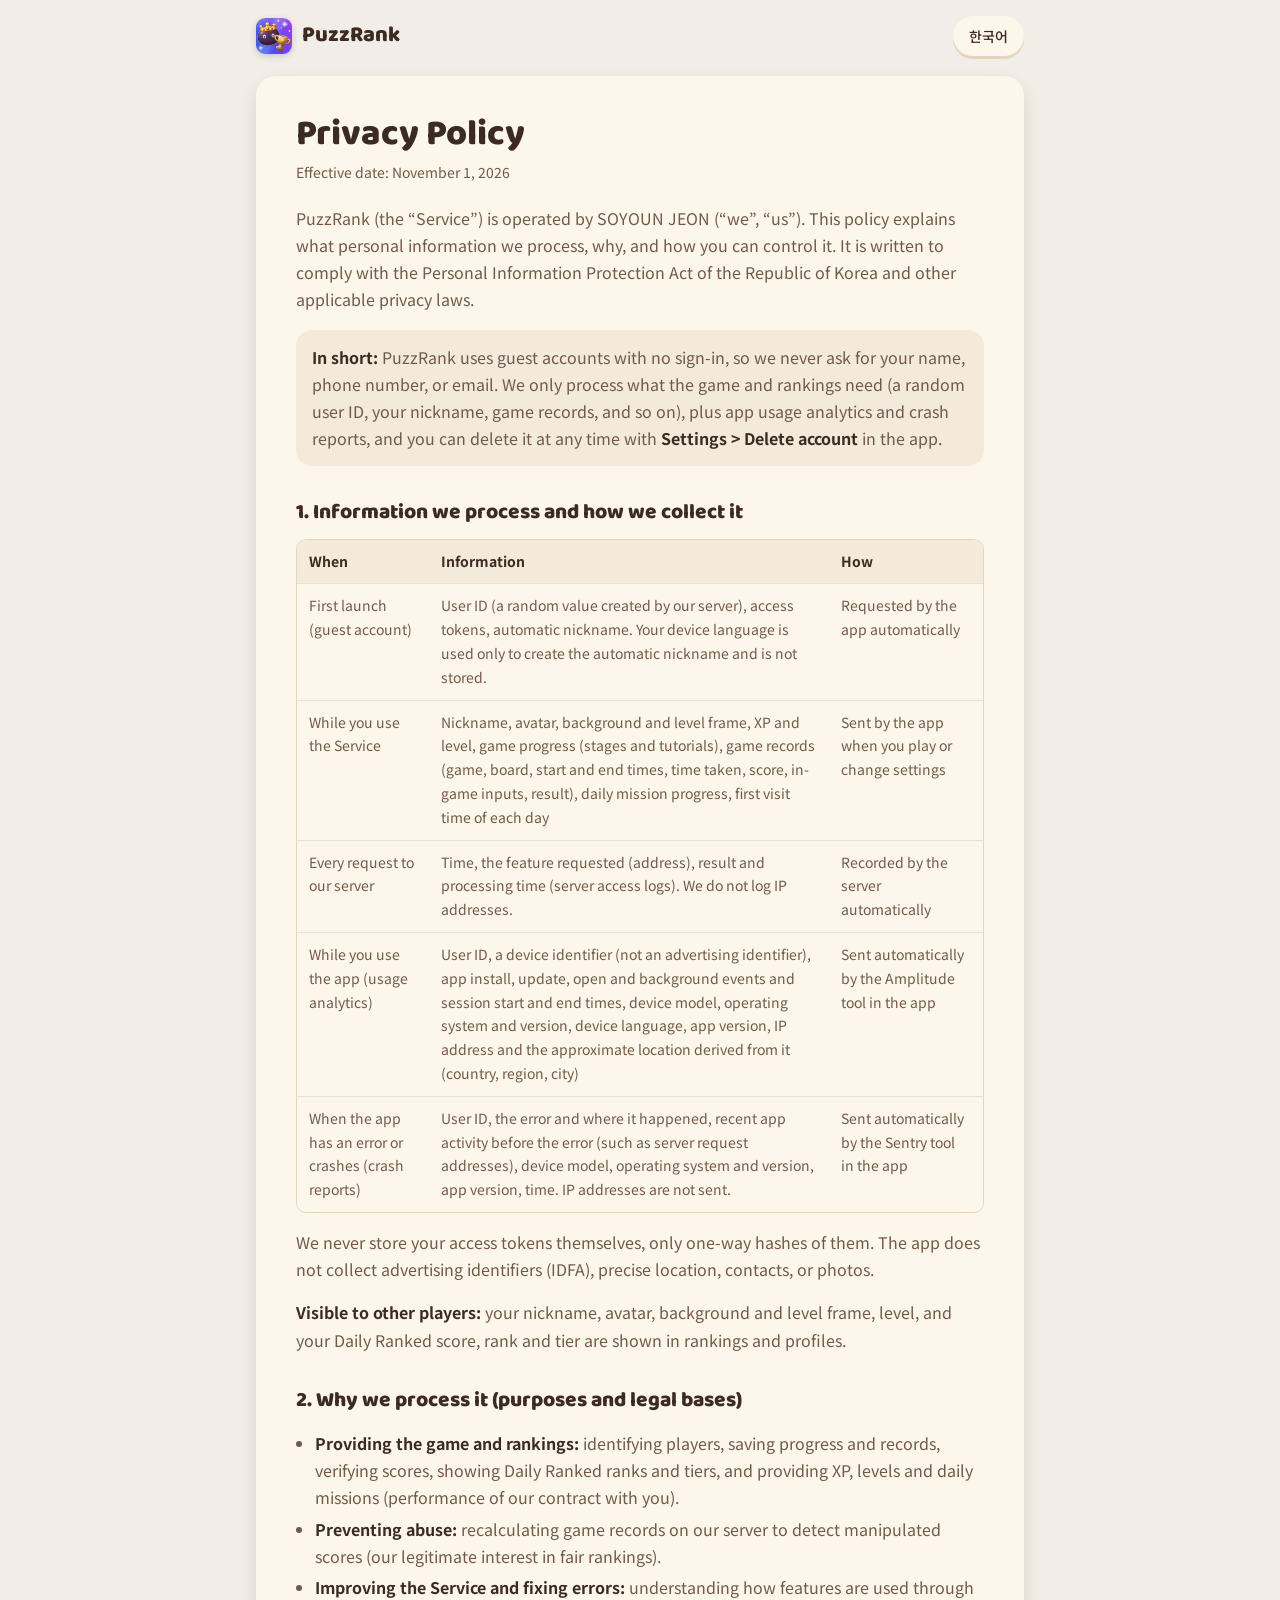
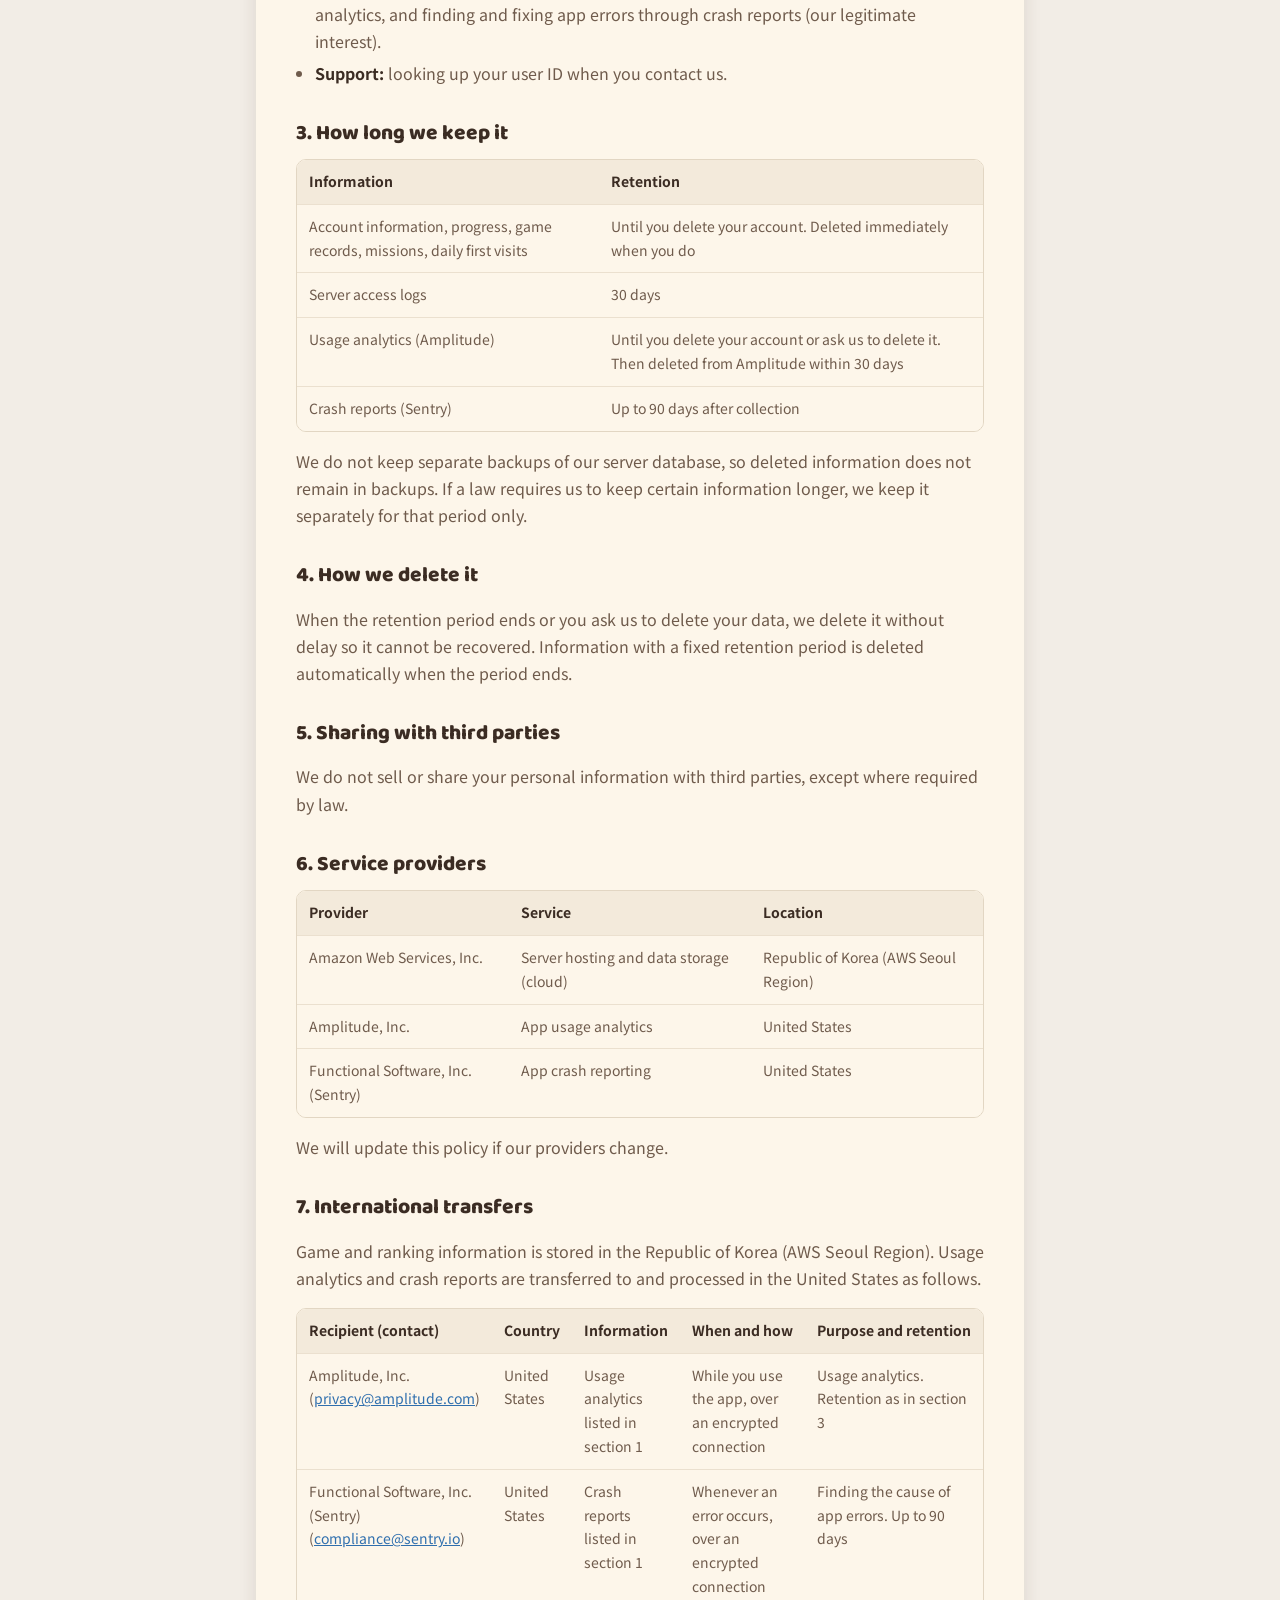
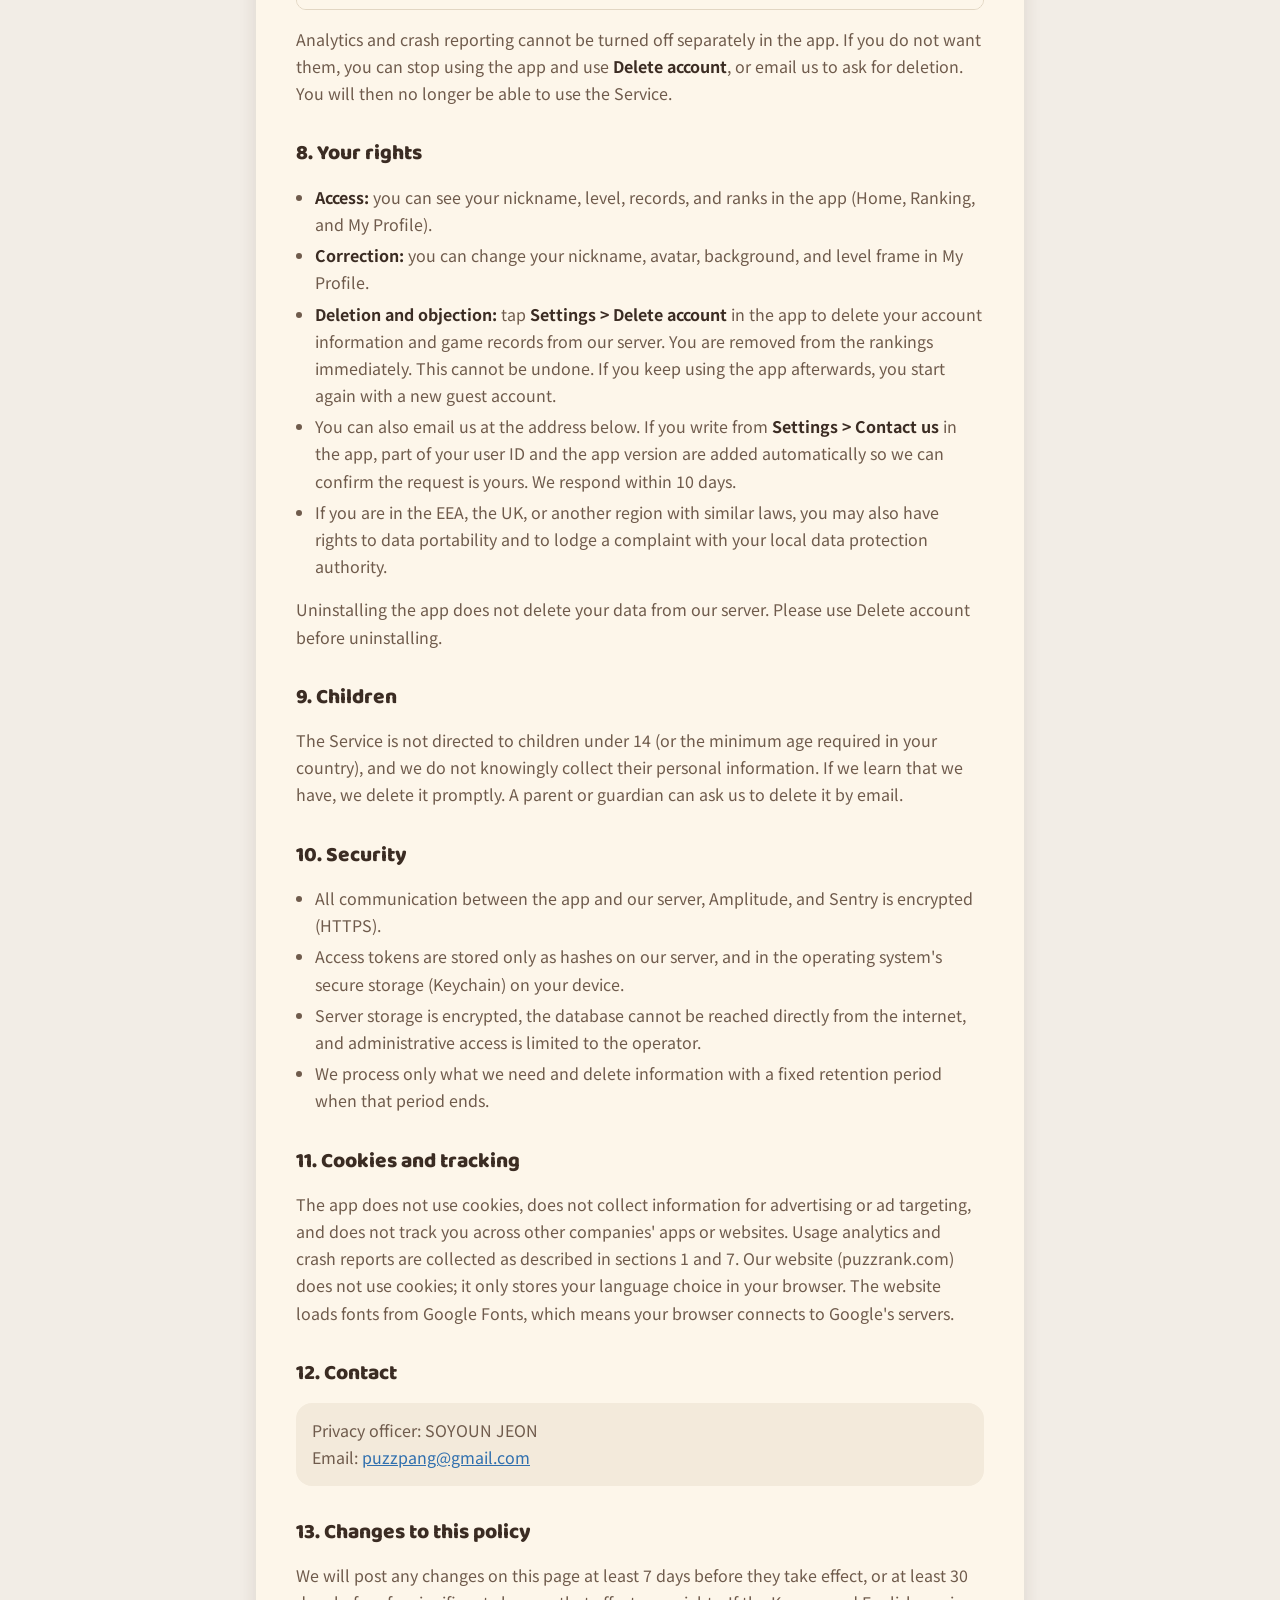
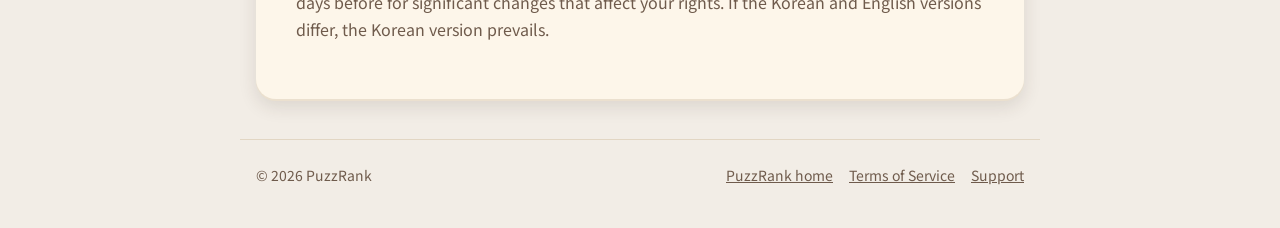
==== commit 92a82834: "약관·개인정보처리방침·고객 지원 페이지를 첫 페이지와 같은 디자인으로 - legal.css: 오트밀 배경·아이보리 본문 카드·Jua·Baloo 2·Noto Sans KR, 표 머리" ====
--- a/privacy/index.html
+++ b/privacy/index.html
@@ -5,17 +5,18 @@
   <meta name="viewport" content="width=device-width, initial-scale=1">
   <title>개인정보처리방침 · PuzzRank</title>
   <meta name="description" content="퍼즈랭크(PuzzRank) 개인정보처리방침 / Privacy Policy">
-  <meta name="theme-color" content="#140C34">
-  <meta name="color-scheme" content="dark">
-  <link rel="icon" type="image/webp" href="../assets/puzzrank_icon.webp">
+  <meta name="theme-color" content="#F2EDE6">
+  <meta name="color-scheme" content="light">
+  <link rel="icon" type="image/webp" href="../assets/favicon.webp">
+  <link rel="apple-touch-icon" href="../assets/apple-touch-icon.png">
   <link rel="preconnect" href="https://fonts.googleapis.com">
   <link rel="preconnect" href="https://fonts.gstatic.com" crossorigin>
-  <link href="https://fonts.googleapis.com/css2?family=Baloo+2:wght@600;800&family=Jua&display=swap" rel="stylesheet">
-  <link rel="stylesheet" href="../assets/legal.css">
+  <link href="https://fonts.googleapis.com/css2?family=Baloo+2:wght@600;800&family=Jua&family=Noto+Sans+KR:wght@400;500;700&display=swap" rel="stylesheet">
+  <link rel="stylesheet" href="../assets/legal.css?v=3">
 </head>
 <body>
   <header>
-    <a href="../"><img src="../assets/puzzrank_logo.webp" alt="PuzzRank" width="1600" height="400"></a>
+    <a class="brand" href="../"><img src="../assets/app_icon.webp" alt="" width="512" height="512"><span>PuzzRank</span></a>
     <button class="lang" type="button" id="lang-toggle" aria-label="Change language">English</button>
   </header>
 
@@ -404,9 +405,12 @@
   </main>
 
   <footer>
-    <a href="../" data-ko="퍼즈랭크 홈" data-en="PuzzRank home">퍼즈랭크 홈</a>
-    <a href="../terms/" data-ko="이용약관" data-en="Terms of Service">이용약관</a>
-    <a href="../support/" data-ko="고객 지원" data-en="Support">고객 지원</a>
+    <span>© 2026 PuzzRank</span>
+    <nav>
+      <a href="../" data-ko="퍼즈랭크 홈" data-en="PuzzRank home">퍼즈랭크 홈</a>
+      <a href="../terms/" data-ko="이용약관" data-en="Terms of Service">이용약관</a>
+      <a href="../support/" data-ko="고객 지원" data-en="Support">고객 지원</a>
+    </nav>
   </footer>
 
   <script src="../assets/legal.js"></script>
--- a/assets/legal.css
+++ b/assets/legal.css
@@ -1,13 +1,20 @@
-/* 이용약관·개인정보처리방침 공통. 색은 첫 페이지(index.html)와 같다. */
+/* 이용약관·개인정보처리방침·고객 지원 공통. 색·모서리·두께는 첫 페이지(index.html)·앱 디자인 시스템과 같다. */
 :root {
-  --bg: #140c34;
-  --surface: #211651;
-  --line: #46379a;
-  --ink: #f5f1ff;
-  --ink-muted: #bfb4ee;
-  --ink-faint: #9184cc;
-  --sky: #3dd6ff;
-  --title: "Jua", "Baloo 2", system-ui, sans-serif;
+  --surface: #fdf6ea;
+  --surface-sunken: #f3eadb;
+  --surface-depth: #e2d6c3;
+  --surface-edge: #ebe0cf;
+  --veil: #f2ede6;
+  --ink: #3b2c23;
+  --ink-muted: #6f5b4c;
+  --link: #2f6fae;
+  --r-sm: 10px;
+  --r-md: 16px;
+  --r-lg: 20px;
+  --card-shadow: 0 2px 0 var(--surface-edge), 0 8px 18px rgba(59, 44, 35, 0.12);
+  --title-ko: "Jua", "Baloo 2", system-ui, sans-serif;
+  --title-en: "Baloo 2", "Jua", system-ui, sans-serif;
+  --body: "Noto Sans KR", system-ui, -apple-system, "Apple SD Gothic Neo", sans-serif;
 }
 
 * { box-sizing: border-box; }
@@ -16,9 +23,9 @@
 
 body {
   margin: 0;
-  background: var(--bg);
+  background: var(--veil);
   color: var(--ink);
-  font-family: system-ui, -apple-system, "Apple SD Gothic Neo", "Noto Sans KR", sans-serif;
+  font-family: var(--body);
   line-height: 1.7;
   overflow-x: hidden;
 }
@@ -28,51 +35,80 @@
   align-items: center;
   justify-content: space-between;
   gap: 12px;
-  max-width: 760px;
+  max-width: 800px;
   margin: 0 auto;
   padding: 16px;
 }
-header img { display: block; width: 150px; height: auto; }
+
+.brand { display: flex; align-items: center; gap: 10px; text-decoration: none; }
+.brand img { display: block; width: 36px; height: 36px; border-radius: 9px; box-shadow: 0 2px 6px rgba(47, 56, 72, 0.2); }
+.brand span { font-family: "Baloo 2", system-ui, sans-serif; font-weight: 800; font-size: 22px; color: var(--ink); }
 
 .lang {
-  padding: 6px 12px;
-  border: 1px solid var(--line);
+  min-height: 40px;
+  padding: 6px 16px;
+  border: 0;
   border-radius: 999px;
-  background: transparent;
-  color: var(--ink-muted);
-  font: inherit;
-  font-size: 13px;
+  background: var(--surface);
+  box-shadow: 0 3px 0 var(--surface-depth);
+  color: var(--ink);
+  font: 500 14px var(--body);
   cursor: pointer;
 }
+.lang:active { transform: translateY(2px); box-shadow: 0 1px 0 var(--surface-depth); }
 
-main { max-width: 760px; margin: 0 auto; padding: 8px 16px 56px; }
+main { max-width: 800px; margin: 0 auto; padding: 4px 16px 0; }
 
 /* 언어별 본문: 지금 언어가 아닌 쪽은 숨긴다 (legal.js) */
 article[lang]:not(.active) { display: none; }
 
-h1 { margin: 16px 0 4px; font-family: var(--title); font-weight: 400; font-size: clamp(28px, 6vw, 38px); line-height: 1.25; }
-h2 { margin: 36px 0 8px; font-size: 19px; }
-h3 { margin: 20px 0 4px; font-size: 16px; }
+/* 본문은 아이보리 카드 한 장 */
+article {
+  padding: 24px 20px 28px;
+  border-radius: var(--r-lg);
+  background: var(--surface);
+  box-shadow: var(--card-shadow);
+}
+
+h1, h2, h3 { font-family: var(--title-ko); font-weight: 400; letter-spacing: -0.01em; color: var(--ink); }
+html[lang="en"] h1, html[lang="en"] h2, html[lang="en"] h3 { font-family: var(--title-en); font-weight: 800; letter-spacing: 0; }
+h1 { margin: 0 0 4px; font-size: clamp(28px, 6vw, 36px); line-height: 1.25; }
+h2 { margin: 32px 0 8px; font-size: 21px; line-height: 1.35; }
+h3 { margin: 20px 0 4px; font-size: 17px; line-height: 1.4; }
 p, li { color: var(--ink-muted); }
+ul { padding-left: 1.2em; }
+li + li { margin-top: 4px; }
 strong { color: var(--ink); }
-a { color: var(--sky); }
-.meta { margin: 0 0 24px; color: var(--ink-faint); font-size: 14px; }
-.box { margin: 16px 0; padding: 14px 16px; border-radius: 14px; background: var(--surface); }
+a { color: var(--link); }
+.meta { margin: 0 0 20px; color: var(--ink-muted); font-size: 14px; }
+
+/* 요약·연락처 상자: 한 단계 들어간 면 */
+.box { margin: 16px 0; padding: 14px 16px; border-radius: var(--r-md); background: var(--surface-sunken); }
 .box p { margin: 0; }
 
 /* 표는 좁은 화면에서 표 안에서만 가로로 밀린다 */
-.table { overflow-x: auto; margin: 12px 0; border: 1px solid var(--line); border-radius: 12px; }
-table { width: 100%; min-width: 520px; border-collapse: collapse; font-size: 14px; }
-th, td { padding: 10px 12px; border-bottom: 1px solid var(--line); text-align: left; vertical-align: top; color: var(--ink-muted); }
-th { background: var(--surface); color: var(--ink); font-weight: 700; }
+.table { overflow-x: auto; margin: 12px 0; border: 1px solid var(--surface-depth); border-radius: var(--r-sm); }
+table { width: 100%; min-width: 520px; border-collapse: collapse; font-size: 14px; background: var(--surface); }
+th, td { padding: 10px 12px; border-bottom: 1px solid var(--surface-edge); text-align: left; vertical-align: top; color: var(--ink-muted); }
+th { background: var(--surface-sunken); color: var(--ink); font-weight: 700; white-space: nowrap; }
 tr:last-child td { border-bottom: 0; }
 
 footer {
-  max-width: 760px;
-  margin: 0 auto;
-  padding: 20px 16px 40px;
-  border-top: 1px solid var(--line);
-  color: var(--ink-faint);
+  display: flex;
+  flex-wrap: wrap;
+  gap: 8px 20px;
+  align-items: center;
+  justify-content: space-between;
+  max-width: 800px;
+  margin: 40px auto 0;
+  padding: 24px 16px 40px;
+  border-top: 1px solid var(--surface-depth);
+  color: var(--ink-muted);
   font-size: 14px;
 }
-footer a { color: var(--ink-muted); margin-right: 16px; }
+footer nav { display: flex; flex-wrap: wrap; gap: 8px 16px; }
+footer a { color: var(--ink-muted); }
+
+@media (min-width: 760px) {
+  article { padding: 36px 40px 40px; }
+}
